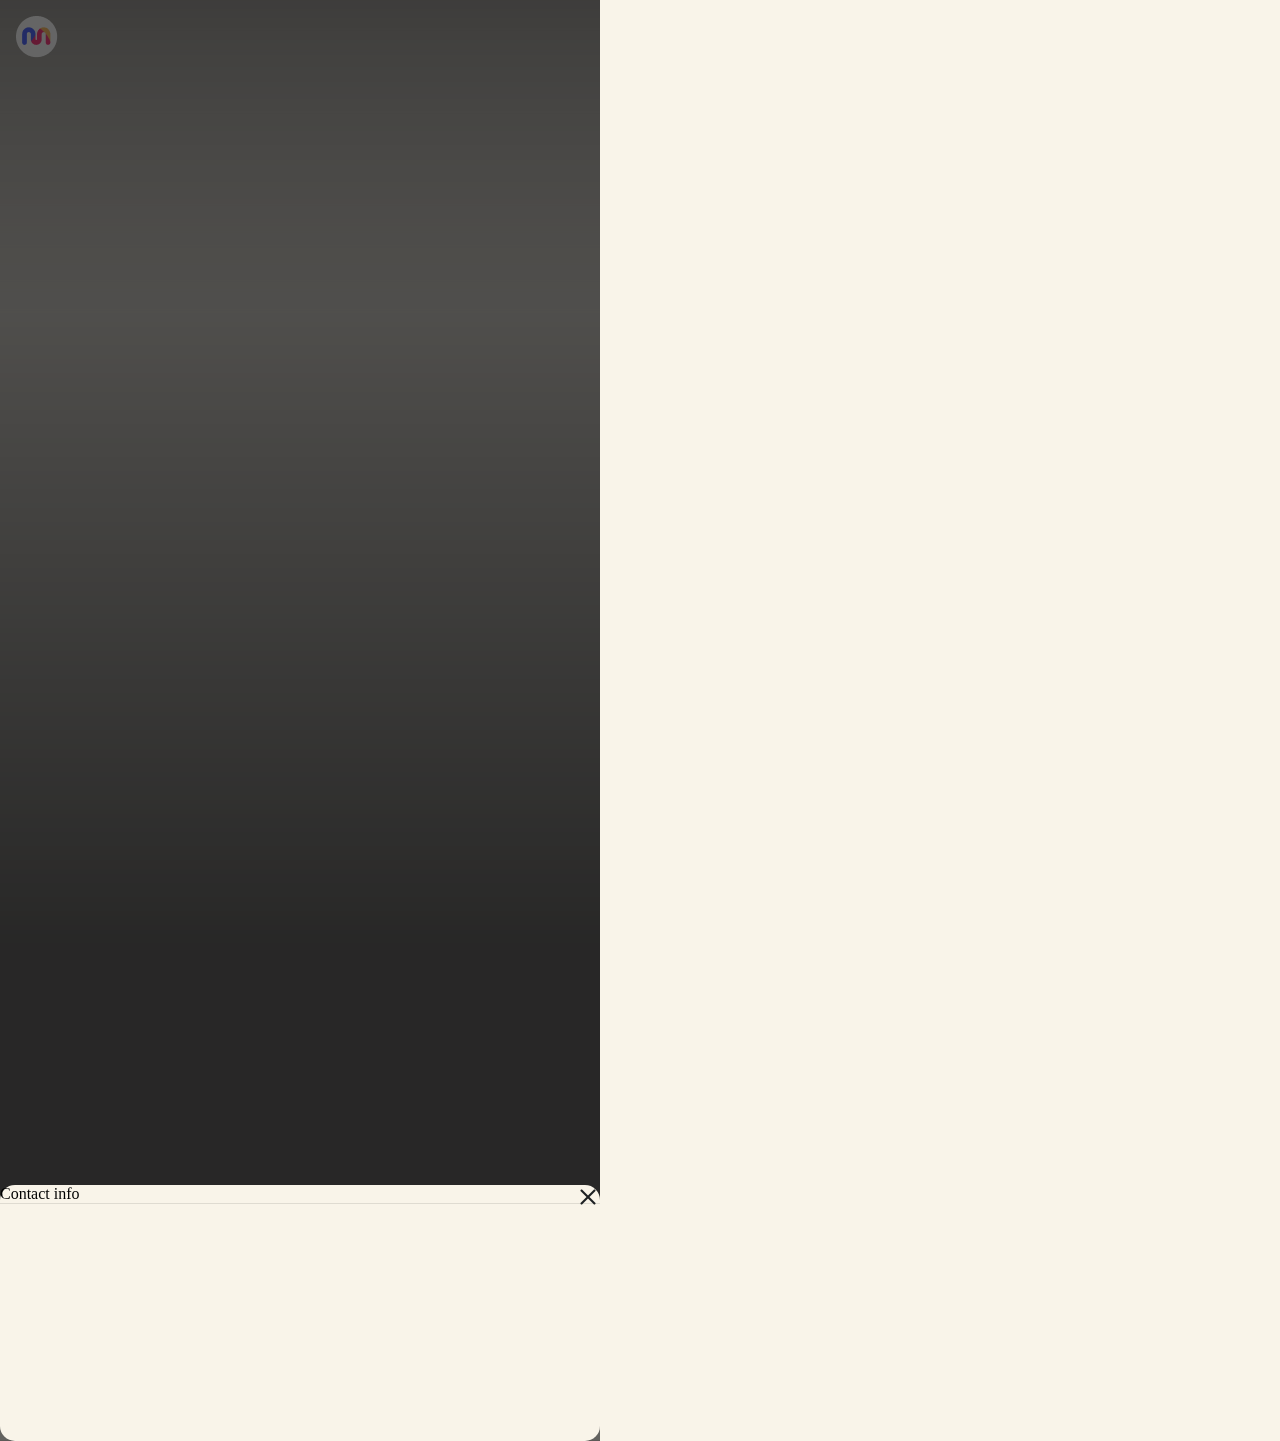
==== index-mob.html @ bca8891d "started popup 'Contact info'" ====
<!doctype html>
<html lang='en'>
<head>
    <meta charset='UTF-8'>
    <meta name='viewport'
          content='width=device-width, user-scalable=no, initial-scale=1.0, maximum-scale=1.0, minimum-scale=1.0'>
    <meta http-equiv='X-UA-Compatible' content='ie=edge'>
    <link rel='preload' href='./styles/styles2.css' as='style'>
    <link rel='preconnect' href='https://fonts.googleapis.com'>
    <link rel='preconnect' href='https://fonts.gstatic.com' crossorigin>
    <link rel='stylesheet' href='https://fonts.googleapis.com/css2?family=Inter:wght@400;700&family=Poppins:wght@400;600;700&display=swap'>
    <link rel='stylesheet' href='./styles/styles2.css'>
    <link rel='icon' href='./shared/favicon.png' type='image/png'>
    <title>Menu</title>
</head>
<body>
<header>
    <div class='header-profile'>
        <img src="./shared/icons/Frame10813.png" class="mustard-logo">
        <div class="profile">
            <div class="profile-ava">
            </div>
            <div class="profile-name">
                <p class="profile-nick">@JohnDoe</p>
                <p class="profile-location">Los Angeles, US</p>
            </div>
            <div class="profile-follow">Follow</div>
            <div class="profile-share">
                <img src="./shared/icons/Frame11161.png">
            </div>
        </div>
    </div>
    <div class='About-block'>
        <p class="About-description">Food bloger. Searching new cool places for you. Pizza lover.</p> 
        <div class='Contact-body'>
            <div class='Contact-info'>
                <img src='./shared/icons/icon-insta.png' width='28' height='28' alt='insta-icon'/>
                <p>93.4K</p>
            </div>
            <div class='Contact-info'>
                <img src='./shared/icons/icon-tiktok.png' width='28' height='28' alt='insta-tiktok'/>
                <p>1.5K</p>
            </div>
            <div class='Contact-info'>
                <img src='./shared/icons/icon-elite.png' width='28' height='28' alt='insta-elite'/>
                <p>Elite</p>
            </div>
        </div>
        <div class='See-contact-info'>
            See contact info
        </div>
    </div>
</header>

<div class="popup">
    <div class="background"></div>
    <div class="popup-contact">
        <div class="popup-head">
            <p>Contact info</p>
            <img src="./shared/icons/Group578.png" class="popup-close">
        </div>
    </div>
</div>
</body>
</html>
---- styles/styles2.css ----
* {
    position: relative;
    box-sizing: border-box;
    margin: 0;
    padding: 0;
    list-style-type: none;
    appearance: none;
}

img {
    user-select: none;
}

body {
    width: 100vw;
    max-width: 600px;
    min-height: 100vh;
    overflow-x: hidden;
    scrollbar-gutter: stable both-edges;
    background: #F9F4E9
}

main {
    margin: 31px 16px 0;

}

.header-profile {
    width: 100%;
    height: 100vw;
    background-image:   linear-gradient(360deg, rgba(0, 0, 0, 0.8) 26.11%, rgba(0, 0, 0, 0) 100%),
                        linear-gradient(180deg, rgba(0, 0, 0, 0.5) 0%, rgba(0, 0, 0, 0) 24.42%),
                        url('https://s3.amazonaws.com/dev.mustard.love.user.avatar/upload_0f84c972fd754eb8af4f3bdd04476ca2.jpg');
    background-repeat: no-repeat;
    background-attachment: initial;
    background-size: cover;
    background-position: center;
    border-radius: 0px 0px 32px 32px;
    display: inline-block;
}

.mustard-logo {
    top: 16px;
    left: 16px;
    position: absolute;
}

.profile {
    font-family: 'Inter';
    font-style: normal;
    font-weight: 400;
    font-size: 12px;
    line-height: 16px;
    color: #FFFFFF;

    /* height: calc(100% - 16px); */
    width: calc(100% - 32px);
    height: 48px;
    margin: auto 16px 16px;
    display: flex;
    position: absolute;
    bottom: 0;
}

.profile-ava {
    width: 48px;
    height: 48px;
    background-image: url('../shared/images/Rectangle277.png');
    background-repeat: no-repeat;
    background-attachment: initial;
    background-size: cover;
    background-position: center;
    border: 2px solid #FFFFFF;
    border-radius: 30px;

    margin-bottom: 16px;
}
.profile-name {
    display: flex;
    flex-direction: column;
    align-items: flex-start;
    justify-content: center;

    height: 100%;
    /* width: 100px; */
    width: calc(100% / 2);
    /* width: calc((100% - 32px) / 2); */
    margin-bottom: 16px;
    margin-left: 3%;
}

.profile-nick {
    font-family: 'Poppins';
    font-weight: 700;
    font-size: 14px;
    line-height: 24px;
}

.profile-follow {
    font-weight: 600;
    font-size: 14px;
    line-height: 20px;

    width: 92px;
    height: 48px;
    background: #FF7A00;
    border-radius: 62px;

    display: flex;
    justify-content: center;
    align-items: center;

    /* margin-left: 43px; */
}
.profile-share {
    width: 48px;
    height: 48px;
    background: rgba(255, 255, 255, 0.4);
    border: 1px solid rgba(255, 255, 255, 0.3);
    box-sizing: border-box;
    backdrop-filter: blur(4px);
    border-radius: 62px;

    display: flex;
    justify-content: center;
    align-items: center;
    
    margin-left: 8px;
}

.About-block {
    padding: 32px 16px 24px;
    font-family: 'Inter';
    font-style: normal;
    font-weight: 400;
    font-size: 16px;
    line-height: 24px;
    border-bottom: 1px solid rgba(0,0,0,0.1);
}

.About-description {
    font-family: 'Poppins';
    font-style: normal;
    font-weight: 400;
    font-size: 14px;
    line-height: 24px;

    flex: none;
    order: 1;
    flex-grow: 0;
    margin-bottom: 16px;
}

.Contact-body {
    display: flex;
    margin: 12px 0px;
    width: 245px;
}

.Contact-info {
    font-family: 'Poppins';
    font-style: normal;
    font-weight: 600;
    font-size: 14px;
    line-height: 20px;
    color: #77797B;

    background-color: #FFEED7;
    display: flex;
    align-items: center;
    justify-content: center;
    margin: 0 12px 0 0;
    border-radius: 50px;
    padding: 0px 12px 0px 0px;
}

.See-contact-info {
    font-family: 'Inter';
    font-style: normal;
    font-weight: 400;
    font-size: 14px;
    line-height: 20px;

    display: flex;
    letter-spacing: 0.2px;
    color: #EB6C24;
}

.category-list {
    width: 100%;
    margin: 23px 0;
    overflow: auto;
    white-space: nowrap;

    font-family: 'Inter';
    font-style: normal;
    font-weight: 400;
    font-size: 14px;
    line-height: 18px;
}
.category {
    margin-right: 16px;
    color: #77797B;
}
.current-category {
    font-weight: 700;
    color: #000000;
}
::-webkit-scrollbar {
    display: none;
}
a {
    text-decoration: none;
}

.feed {
    display: flex;
    width: 100%;
}

.left-column {
    margin-right: 6px;
    width: calc(50% - 6px);
    display: flex;
    flex-direction: column;
}

.right-column {
    margin-left: 6px;
    width: calc(50% - 6px);
    display: flex;
    flex-direction: column;
}

.left-column .venue {
    max-width: 100%;
    max-height: 100%;
    min-height: 262px;
    margin-bottom: 12px;
}

.right-column .venue {
    width: 100%;
    min-height: 113px;
    margin-bottom: 12px;
}

.venue-cover {
    background-repeat: no-repeat;
    background-attachment: initial;
    background-size: cover;
    background-position: center;

    width: 100%;
    height: 100%;
    border-radius: 12px;
    position: absolute;
}

.venue-info {
    position: absolute;
    bottom: 0;
    z-index: 2;

    font-family: 'Inter';
    font-style: normal;
    font-weight: 500;
    font-size: 10px;
    line-height: 16px;
    /* letter-spacing: 0.2px; */
    color: #FFFFFF;
    opacity: 0.7;
    margin: 0 12px 12px 12px;
}

.venue-name {
    font-weight: 700;
    font-size: 12px;
    line-height: 12px;
}

.popup {
    width: 100%;
    height: 100%;
    /* background: blue; */
    position: absolute;
    bottom: 0;
}

.background {
    width: 100%;
    height: 100%;
    background: #232323;
    opacity: 0.7;
}

.popup-contact {
    width: 100%;
    height: 256px;
    background: #F9F4E9;
    position: absolute;
    bottom: 0;
    border-radius: 15px;
}

.popup-head {
    border-bottom: 1px solid rgba(0,0,0,0.1);
    display: flex;
}

.popup-close {
    position: absolute;
    right: 0;
}
---- styles/styles2.css ----
* {
    position: relative;
    box-sizing: border-box;
    margin: 0;
    padding: 0;
    list-style-type: none;
    appearance: none;
}

img {
    user-select: none;
}

body {
    width: 100vw;
    max-width: 600px;
    min-height: 100vh;
    overflow-x: hidden;
    scrollbar-gutter: stable both-edges;
    background: #F9F4E9
}

main {
    margin: 31px 16px 0;

}

.header-profile {
    width: 100%;
    height: 100vw;
    background-image:   linear-gradient(360deg, rgba(0, 0, 0, 0.8) 26.11%, rgba(0, 0, 0, 0) 100%),
                        linear-gradient(180deg, rgba(0, 0, 0, 0.5) 0%, rgba(0, 0, 0, 0) 24.42%),
                        url('https://s3.amazonaws.com/dev.mustard.love.user.avatar/upload_0f84c972fd754eb8af4f3bdd04476ca2.jpg');
    background-repeat: no-repeat;
    background-attachment: initial;
    background-size: cover;
    background-position: center;
    border-radius: 0px 0px 32px 32px;
    display: inline-block;
}

.mustard-logo {
    top: 16px;
    left: 16px;
    position: absolute;
}

.profile {
    font-family: 'Inter';
    font-style: normal;
    font-weight: 400;
    font-size: 12px;
    line-height: 16px;
    color: #FFFFFF;

    /* height: calc(100% - 16px); */
    width: calc(100% - 32px);
    height: 48px;
    margin: auto 16px 16px;
    display: flex;
    position: absolute;
    bottom: 0;
}

.profile-ava {
    width: 48px;
    height: 48px;
    background-image: url('../shared/images/Rectangle277.png');
    background-repeat: no-repeat;
    background-attachment: initial;
    background-size: cover;
    background-position: center;
    border: 2px solid #FFFFFF;
    border-radius: 30px;

    margin-bottom: 16px;
}
.profile-name {
    display: flex;
    flex-direction: column;
    align-items: flex-start;
    justify-content: center;

    height: 100%;
    /* width: 100px; */
    width: calc(100% / 2);
    /* width: calc((100% - 32px) / 2); */
    margin-bottom: 16px;
    margin-left: 3%;
}

.profile-nick {
    font-family: 'Poppins';
    font-weight: 700;
    font-size: 14px;
    line-height: 24px;
}

.profile-follow {
    font-weight: 600;
    font-size: 14px;
    line-height: 20px;

    width: 92px;
    height: 48px;
    background: #FF7A00;
    border-radius: 62px;

    display: flex;
    justify-content: center;
    align-items: center;

    /* margin-left: 43px; */
}
.profile-share {
    width: 48px;
    height: 48px;
    background: rgba(255, 255, 255, 0.4);
    border: 1px solid rgba(255, 255, 255, 0.3);
    box-sizing: border-box;
    backdrop-filter: blur(4px);
    border-radius: 62px;

    display: flex;
    justify-content: center;
    align-items: center;
    
    margin-left: 8px;
}

.About-block {
    padding: 32px 16px 24px;
    font-family: 'Inter';
    font-style: normal;
    font-weight: 400;
    font-size: 16px;
    line-height: 24px;
    border-bottom: 1px solid rgba(0,0,0,0.1);
}

.About-description {
    font-family: 'Poppins';
    font-style: normal;
    font-weight: 400;
    font-size: 14px;
    line-height: 24px;

    flex: none;
    order: 1;
    flex-grow: 0;
    margin-bottom: 16px;
}

.Contact-body {
    display: flex;
    margin: 12px 0px;
    width: 245px;
}

.Contact-info {
    font-family: 'Poppins';
    font-style: normal;
    font-weight: 600;
    font-size: 14px;
    line-height: 20px;
    color: #77797B;

    background-color: #FFEED7;
    display: flex;
    align-items: center;
    justify-content: center;
    margin: 0 12px 0 0;
    border-radius: 50px;
    padding: 0px 12px 0px 0px;
}

.See-contact-info {
    font-family: 'Inter';
    font-style: normal;
    font-weight: 400;
    font-size: 14px;
    line-height: 20px;

    display: flex;
    letter-spacing: 0.2px;
    color: #EB6C24;
}

.category-list {
    width: 100%;
    margin: 23px 0;
    overflow: auto;
    white-space: nowrap;

    font-family: 'Inter';
    font-style: normal;
    font-weight: 400;
    font-size: 14px;
    line-height: 18px;
}
.category {
    margin-right: 16px;
    color: #77797B;
}
.current-category {
    font-weight: 700;
    color: #000000;
}
::-webkit-scrollbar {
    display: none;
}
a {
    text-decoration: none;
}

.feed {
    display: flex;
    width: 100%;
}

.left-column {
    margin-right: 6px;
    width: calc(50% - 6px);
    display: flex;
    flex-direction: column;
}

.right-column {
    margin-left: 6px;
    width: calc(50% - 6px);
    display: flex;
    flex-direction: column;
}

.left-column .venue {
    max-width: 100%;
    max-height: 100%;
    min-height: 262px;
    margin-bottom: 12px;
}

.right-column .venue {
    width: 100%;
    min-height: 113px;
    margin-bottom: 12px;
}

.venue-cover {
    background-repeat: no-repeat;
    background-attachment: initial;
    background-size: cover;
    background-position: center;

    width: 100%;
    height: 100%;
    border-radius: 12px;
    position: absolute;
}

.venue-info {
    position: absolute;
    bottom: 0;
    z-index: 2;

    font-family: 'Inter';
    font-style: normal;
    font-weight: 500;
    font-size: 10px;
    line-height: 16px;
    /* letter-spacing: 0.2px; */
    color: #FFFFFF;
    opacity: 0.7;
    margin: 0 12px 12px 12px;
}

.venue-name {
    font-weight: 700;
    font-size: 12px;
    line-height: 12px;
}

.popup {
    width: 100%;
    height: 100%;
    /* background: blue; */
    position: absolute;
    bottom: 0;
}

.background {
    width: 100%;
    height: 100%;
    background: #232323;
    opacity: 0.7;
}

.popup-contact {
    width: 100%;
    height: 256px;
    background: #F9F4E9;
    position: absolute;
    bottom: 0;
    border-radius: 15px;
}

.popup-head {
    border-bottom: 1px solid rgba(0,0,0,0.1);
    display: flex;
}

.popup-close {
    position: absolute;
    right: 0;
}
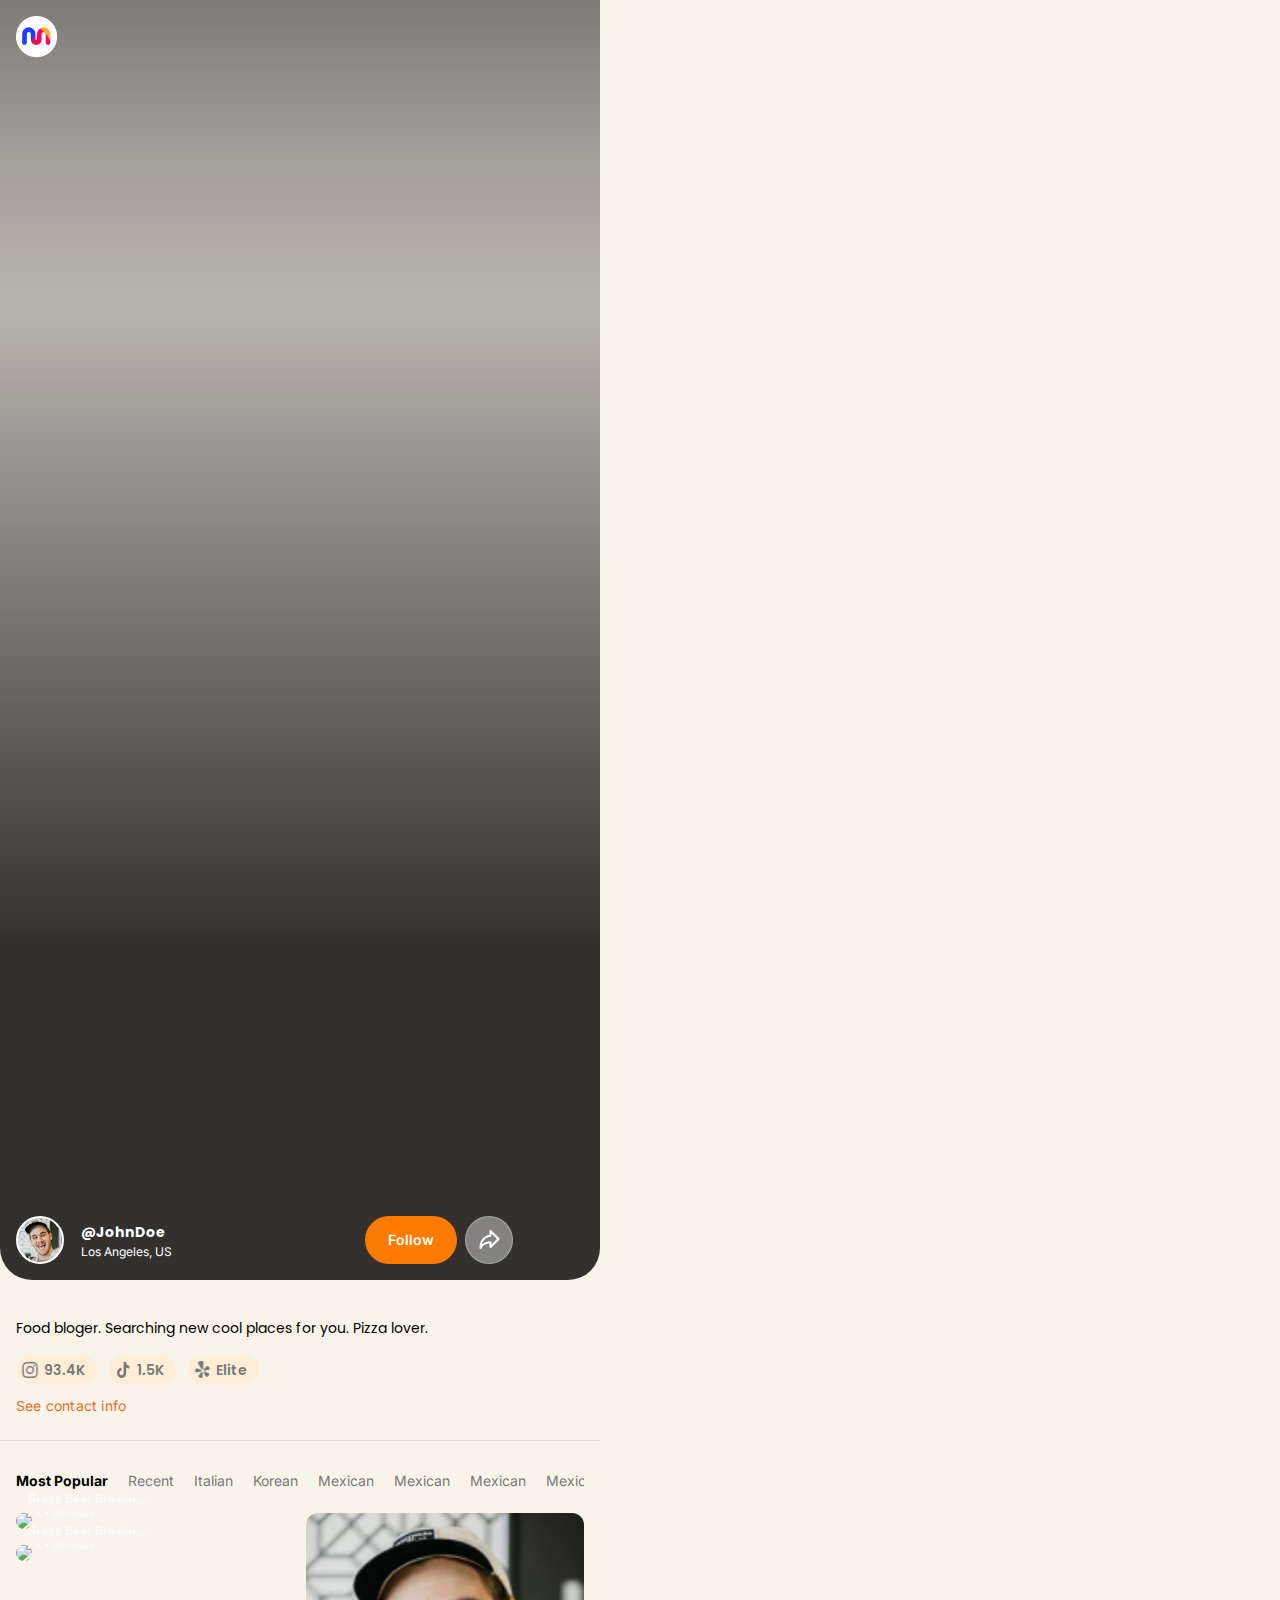
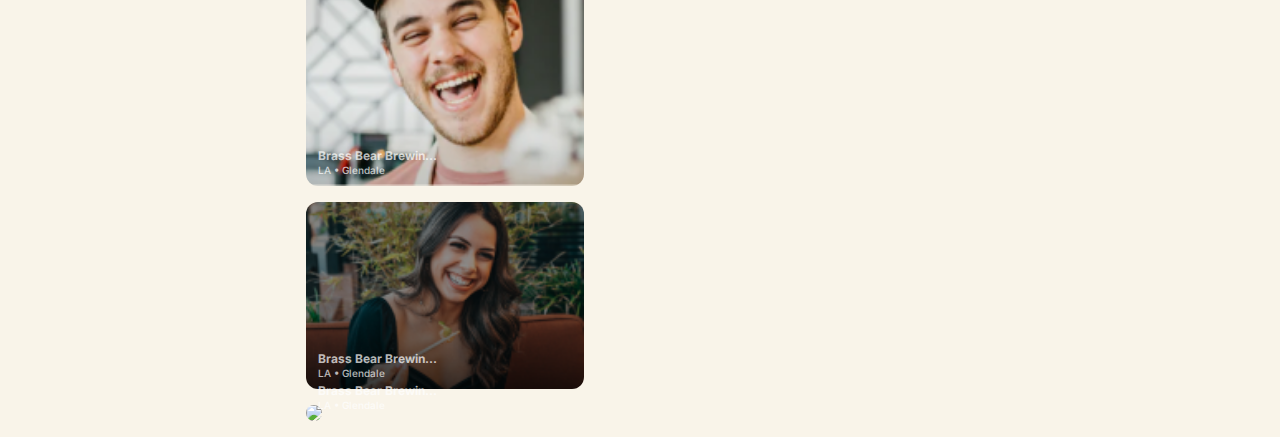
==== commit f28dd173: "finished popup" ====
--- a/index-mob.html
+++ b/index-mob.html
@@ -14,6 +14,7 @@
     <title>Menu</title>
 </head>
 <body>
+
 <header>
     <div class='header-profile'>
         <img src="./shared/icons/Frame10813.png" class="mustard-logo">
@@ -51,15 +52,96 @@
         </div>
     </div>
 </header>
+    
+<main>
+    <div class="category-list">
+        <a href="#most-popular" class="current-category category">Most Popular</a>
+        <a href="#recent" class="category">Recent</a>
+        <a href="#italian" class="category">Italian</a>
+        <a href="#korean" class="category">Korean</a>
+        <a href="#mexican" class="category">Mexican</a>
+        <a href="#mexican" class="category">Mexican</a>
+        <a href="#mexican" class="category">Mexican</a>
+        <a href="#mexican" class="category">Mexican</a>
+    </div>
+    <div class="feed-wrapper">
+    <div class="feed">
+        <div class="left-column">
+            <div class="venue">
+                <div class="venue-info">
+                    <p class="venue-name">Brass Bear Brewin...</p>
+                    <p class="venue-location">LA • Glendale</p>
+                
+                </div>
+                <img src='./shared/images/junior-unsplash.jpg' class="venue-cover">
+            </div>
+            <div class="venue">
+                <div class="venue-info">
+                    <p class="venue-name">Brass Bear Brewin...</p>
+                    <p class="venue-location">LA • Glendale</p>
+                </div>
+                <img src='./shared/images/junior-unsplash.jpg' class="venue-cover">
+            </div>
+        </div>
+        <div class="right-column">
+            <div class="venue">
+                <div class="venue-info">
+                    <p class="venue-name">Brass Bear Brewin...</p>
+                    <p class="venue-location">LA • Glendale</p>
+                </div>
+                <img src='./shared/images/Rectangle277.png' class="venue-cover">
+            </div>
+            <div class="venue">
+                <div class="venue-info">
+                    <p class="venue-name">Brass Bear Brewin...</p>
+                    <p class="venue-location">LA • Glendale</p>
+                </div>
+                <img src='./shared/images/proxyclick-visitor-management-system-eHoCOI9mbNc-unsplash.png' class="venue-cover">
+            </div>
+            <div class="venue">
+                <div class="venue-info">
+                    <p class="venue-name">Brass Bear Brewin...</p>
+                    <p class="venue-location">LA • Glendale</p>
+                </div>
+                <img src='./shared/images/junior-reis-cHW9kF0WTfg-unsplash.jpg' class="venue-cover">
+            </div>
+        </div>
+    </div>
+    </div>
+</main>
 
-<div class="popup">
+
+<div class="popup" style="display: none;">
     <div class="background"></div>
     <div class="popup-contact">
         <div class="popup-head">
             <p>Contact info</p>
             <img src="./shared/icons/Group578.png" class="popup-close">
         </div>
+        <div class="popup-body">
+            <p>Use contact information for collaboration with foodies</p>
+            <div class="popup-email popup-elem">
+                <img src="./shared/icons/envelope.png">
+                <p class="popup-elem-text">johndoe@gmail.com</p>
+            </div>
+            <div class="popup-phone popup-elem">
+                <img src="./shared/icons/phone.png">
+                <p class="popup-elem-text">+1 298 987 872</p>
+            </div>
+        </div>
     </div>
 </div>
+
+<div class="popup" style="display: none;">
+    <div class="background"></div>
+    <div class="popup-mustard">
+        <img src="./shared/icons/Group578.png" class="popup-close">
+        <img src="./shared/icons/Downloadapp.png" class="popup-mustard-logo">
+        <p>Your next bite is few taps away with Mustard app.</p>
+        <a href="#" class="popup-mustard-app-store"><img src="./shared/icons/image59.png"></a>
+        <img src="./shared/images/Illustration.png" width="100%">
+    </div>
+</div>
+
 </body>
 </html>
--- a/styles/styles2.css
+++ b/styles/styles2.css
@@ -232,29 +232,13 @@
     flex-direction: column;
 }
 
-.left-column .venue {
-    max-width: 100%;
-    max-height: 100%;
-    min-height: 262px;
+.venue {
     margin-bottom: 12px;
 }
 
-.right-column .venue {
-    width: 100%;
-    min-height: 113px;
-    margin-bottom: 12px;
-}
-
 .venue-cover {
-    background-repeat: no-repeat;
-    background-attachment: initial;
-    background-size: cover;
-    background-position: center;
-
-    width: 100%;
-    height: 100%;
     border-radius: 12px;
-    position: absolute;
+    width: 100%;
 }
 
 .venue-info {
@@ -282,9 +266,9 @@
 .popup {
     width: 100%;
     height: 100%;
-    /* background: blue; */
-    position: absolute;
-    bottom: 0;
+    position: fixed;
+    bottom: 0;
+    z-index: 10;
 }
 
 .background {
@@ -300,15 +284,85 @@
     background: #F9F4E9;
     position: absolute;
     bottom: 0;
-    border-radius: 15px;
+    border-radius: 12px 12px 0px 0px;
 }
 
 .popup-head {
-    border-bottom: 1px solid rgba(0,0,0,0.1);
-    display: flex;
+    border: 1px solid #D2D2D3;
+    display: flex;
+    width: 100%;
+    height: 56px;
+    align-items: center;
+    justify-content: center;
+
+    font-family: 'Poppins';
+    font-style: normal;
+    font-weight: 700;
+    font-size: 16px;
+    line-height: 24px;
 }
 
 .popup-close {
     position: absolute;
     right: 0;
+    margin: 16px;
+}
+
+.popup-body {
+    margin: 16px;
+
+    font-family: 'Inter';
+    font-style: normal;
+    font-weight: 400;
+    font-size: 14px;
+    line-height: 24px;
+    color: #77797B;
+}
+
+.popup-elem {
+    margin-top: 24px;
+    display: flex;
+}
+
+.popup-elem-text {
+    margin-left: 16px;
+
+    font-family: 'Inter';
+    font-style: normal;
+    font-weight: 400;
+    font-size: 20px;
+    line-height: 24px;
+    display: flex;
+    align-items: center;
+    letter-spacing: 0.2px;
+    color: #1F3FFF;
+}
+
+.popup-mustard {
+    width: 100%;
+    height: 574px;
+    background: #F9F4E9;
+    position: absolute;
+    bottom: 0;
+    border-radius: 12px 12px 0px 0px;
+    display: flex;
+    flex-direction: column;
+    align-items: center;
+
+    font-family: 'Inter';
+    font-style: normal;
+    font-weight: 400;
+    font-size: 20px;
+    line-height: 32px;
+    text-align: center;
+    color: #1D2023;
+}
+
+.popup-mustard-logo {
+    margin: 40px;
+}
+
+.popup-mustard-app-store {
+    margin-top: 48px;
+    margin-bottom: 8px;
 }--- a/styles/styles2.css
+++ b/styles/styles2.css
@@ -232,29 +232,13 @@
     flex-direction: column;
 }
 
-.left-column .venue {
-    max-width: 100%;
-    max-height: 100%;
-    min-height: 262px;
+.venue {
     margin-bottom: 12px;
 }
 
-.right-column .venue {
-    width: 100%;
-    min-height: 113px;
-    margin-bottom: 12px;
-}
-
 .venue-cover {
-    background-repeat: no-repeat;
-    background-attachment: initial;
-    background-size: cover;
-    background-position: center;
-
-    width: 100%;
-    height: 100%;
     border-radius: 12px;
-    position: absolute;
+    width: 100%;
 }
 
 .venue-info {
@@ -282,9 +266,9 @@
 .popup {
     width: 100%;
     height: 100%;
-    /* background: blue; */
-    position: absolute;
-    bottom: 0;
+    position: fixed;
+    bottom: 0;
+    z-index: 10;
 }
 
 .background {
@@ -300,15 +284,85 @@
     background: #F9F4E9;
     position: absolute;
     bottom: 0;
-    border-radius: 15px;
+    border-radius: 12px 12px 0px 0px;
 }
 
 .popup-head {
-    border-bottom: 1px solid rgba(0,0,0,0.1);
-    display: flex;
+    border: 1px solid #D2D2D3;
+    display: flex;
+    width: 100%;
+    height: 56px;
+    align-items: center;
+    justify-content: center;
+
+    font-family: 'Poppins';
+    font-style: normal;
+    font-weight: 700;
+    font-size: 16px;
+    line-height: 24px;
 }
 
 .popup-close {
     position: absolute;
     right: 0;
+    margin: 16px;
+}
+
+.popup-body {
+    margin: 16px;
+
+    font-family: 'Inter';
+    font-style: normal;
+    font-weight: 400;
+    font-size: 14px;
+    line-height: 24px;
+    color: #77797B;
+}
+
+.popup-elem {
+    margin-top: 24px;
+    display: flex;
+}
+
+.popup-elem-text {
+    margin-left: 16px;
+
+    font-family: 'Inter';
+    font-style: normal;
+    font-weight: 400;
+    font-size: 20px;
+    line-height: 24px;
+    display: flex;
+    align-items: center;
+    letter-spacing: 0.2px;
+    color: #1F3FFF;
+}
+
+.popup-mustard {
+    width: 100%;
+    height: 574px;
+    background: #F9F4E9;
+    position: absolute;
+    bottom: 0;
+    border-radius: 12px 12px 0px 0px;
+    display: flex;
+    flex-direction: column;
+    align-items: center;
+
+    font-family: 'Inter';
+    font-style: normal;
+    font-weight: 400;
+    font-size: 20px;
+    line-height: 32px;
+    text-align: center;
+    color: #1D2023;
+}
+
+.popup-mustard-logo {
+    margin: 40px;
+}
+
+.popup-mustard-app-store {
+    margin-top: 48px;
+    margin-bottom: 8px;
 }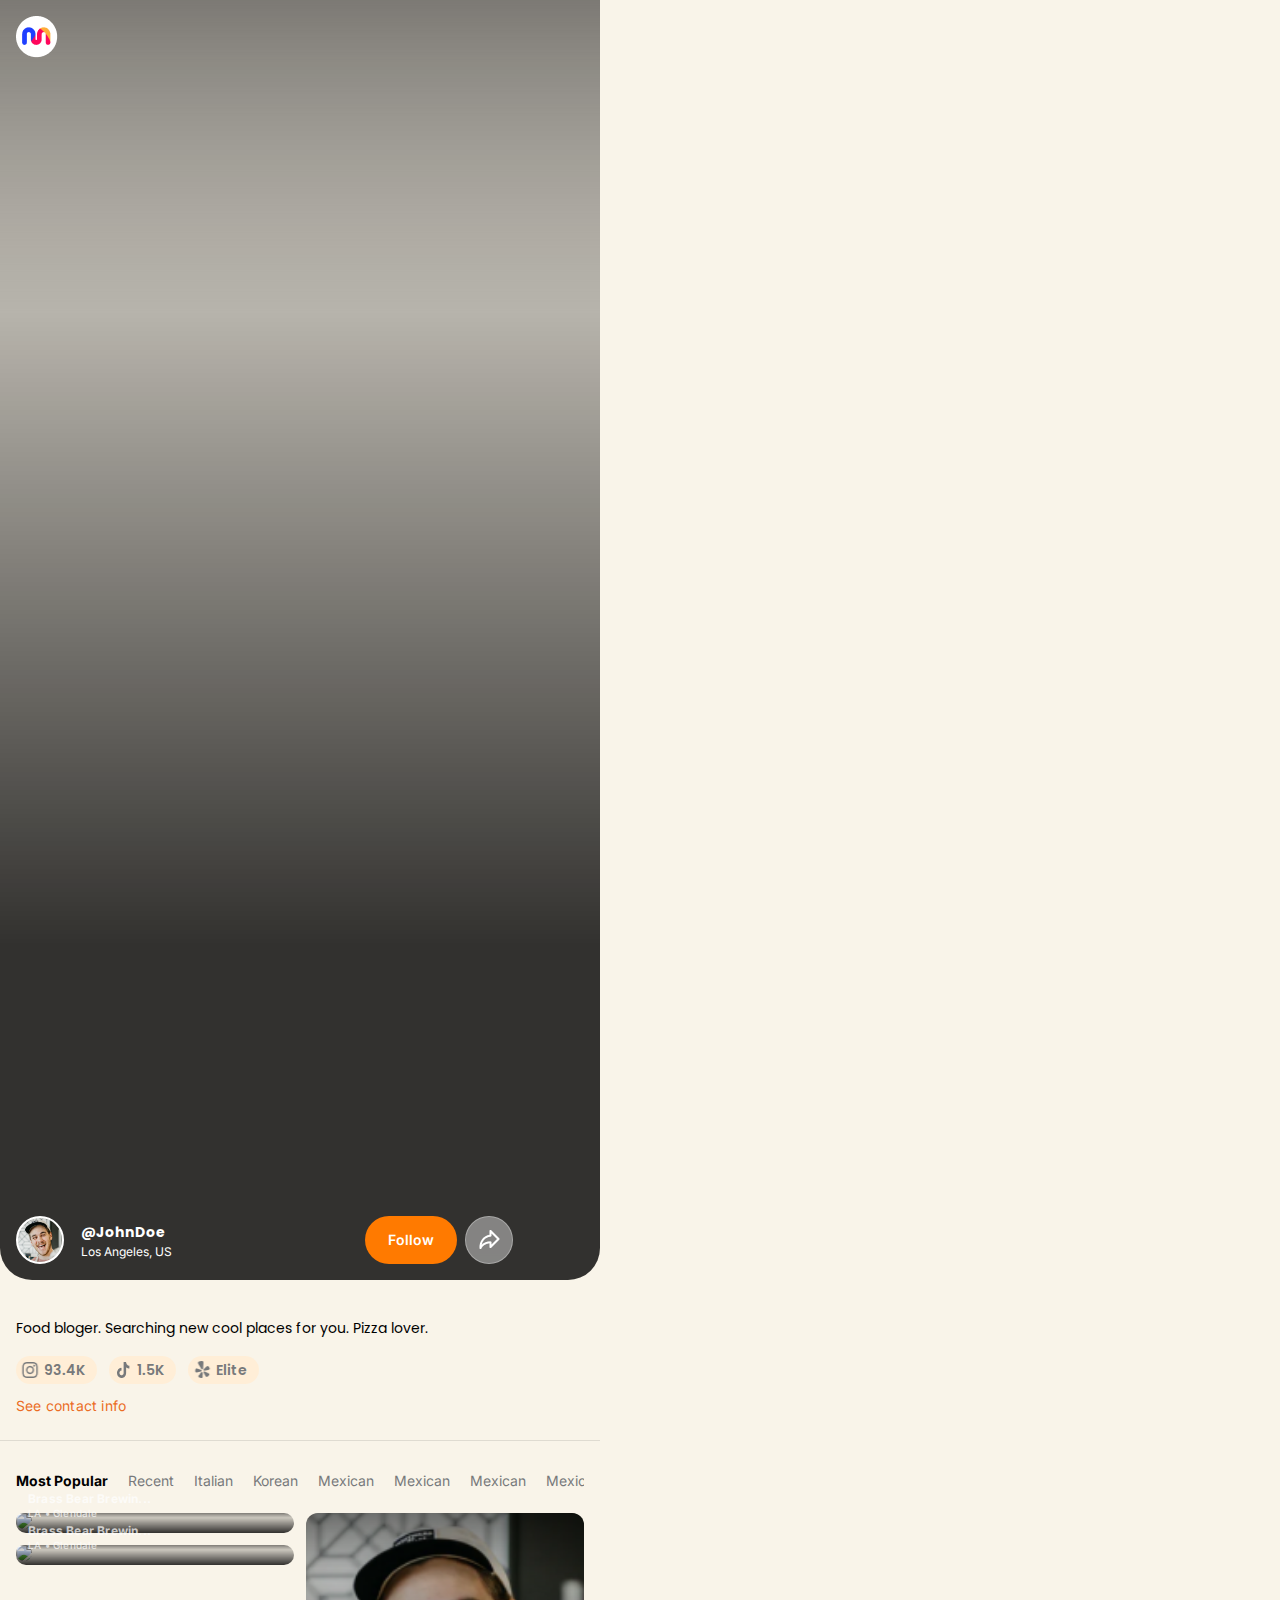
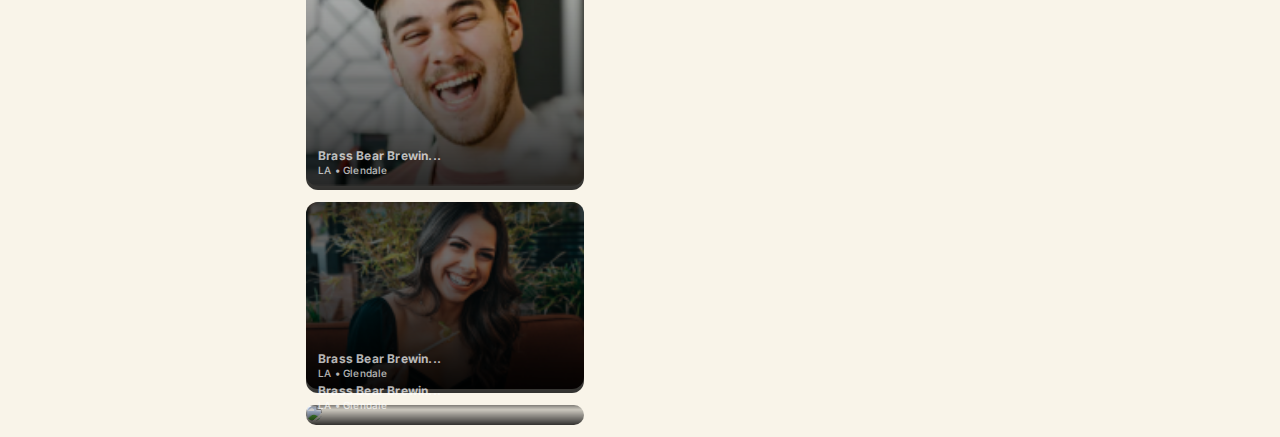
==== commit 480a796d: "fixed linear gradient in background" ====
--- a/index-mob.html
+++ b/index-mob.html
@@ -74,6 +74,7 @@
                 
                 </div>
                 <img src='./shared/images/junior-unsplash.jpg' class="venue-cover">
+                <div class="venue-background"></div>
             </div>
             <div class="venue">
                 <div class="venue-info">
@@ -81,6 +82,7 @@
                     <p class="venue-location">LA • Glendale</p>
                 </div>
                 <img src='./shared/images/junior-unsplash.jpg' class="venue-cover">
+                <div class="venue-background"></div>
             </div>
         </div>
         <div class="right-column">
@@ -90,6 +92,7 @@
                     <p class="venue-location">LA • Glendale</p>
                 </div>
                 <img src='./shared/images/Rectangle277.png' class="venue-cover">
+                <div class="venue-background"></div>
             </div>
             <div class="venue">
                 <div class="venue-info">
@@ -97,6 +100,7 @@
                     <p class="venue-location">LA • Glendale</p>
                 </div>
                 <img src='./shared/images/proxyclick-visitor-management-system-eHoCOI9mbNc-unsplash.png' class="venue-cover">
+                <div class="venue-background"></div>
             </div>
             <div class="venue">
                 <div class="venue-info">
@@ -104,6 +108,7 @@
                     <p class="venue-location">LA • Glendale</p>
                 </div>
                 <img src='./shared/images/junior-reis-cHW9kF0WTfg-unsplash.jpg' class="venue-cover">
+                <div class="venue-background"></div>
             </div>
         </div>
     </div>
--- a/styles/styles2.css
+++ b/styles/styles2.css
@@ -241,17 +241,29 @@
     width: 100%;
 }
 
+.venue-background {
+    border-radius: 12px;
+    z-index: 10;
+    background: 
+        linear-gradient(0deg, rgba(0, 0, 0, 0.8) 0%, rgba(0, 0, 0, 0) 98.93%), 
+        linear-gradient(180deg, rgba(0, 0, 0, 0.5) 0%, rgba(0, 0, 0, 0) 24.42%);
+    width: 100%;
+    height: 100%;
+    position: absolute;
+    top: 0;
+}
+
 .venue-info {
     position: absolute;
     bottom: 0;
-    z-index: 2;
+    z-index: 20;
 
     font-family: 'Inter';
     font-style: normal;
     font-weight: 500;
     font-size: 10px;
     line-height: 16px;
-    /* letter-spacing: 0.2px; */
+    letter-spacing: 0.2px;
     color: #FFFFFF;
     opacity: 0.7;
     margin: 0 12px 12px 12px;
--- a/styles/styles2.css
+++ b/styles/styles2.css
@@ -241,17 +241,29 @@
     width: 100%;
 }
 
+.venue-background {
+    border-radius: 12px;
+    z-index: 10;
+    background: 
+        linear-gradient(0deg, rgba(0, 0, 0, 0.8) 0%, rgba(0, 0, 0, 0) 98.93%), 
+        linear-gradient(180deg, rgba(0, 0, 0, 0.5) 0%, rgba(0, 0, 0, 0) 24.42%);
+    width: 100%;
+    height: 100%;
+    position: absolute;
+    top: 0;
+}
+
 .venue-info {
     position: absolute;
     bottom: 0;
-    z-index: 2;
+    z-index: 20;
 
     font-family: 'Inter';
     font-style: normal;
     font-weight: 500;
     font-size: 10px;
     line-height: 16px;
-    /* letter-spacing: 0.2px; */
+    letter-spacing: 0.2px;
     color: #FFFFFF;
     opacity: 0.7;
     margin: 0 12px 12px 12px;
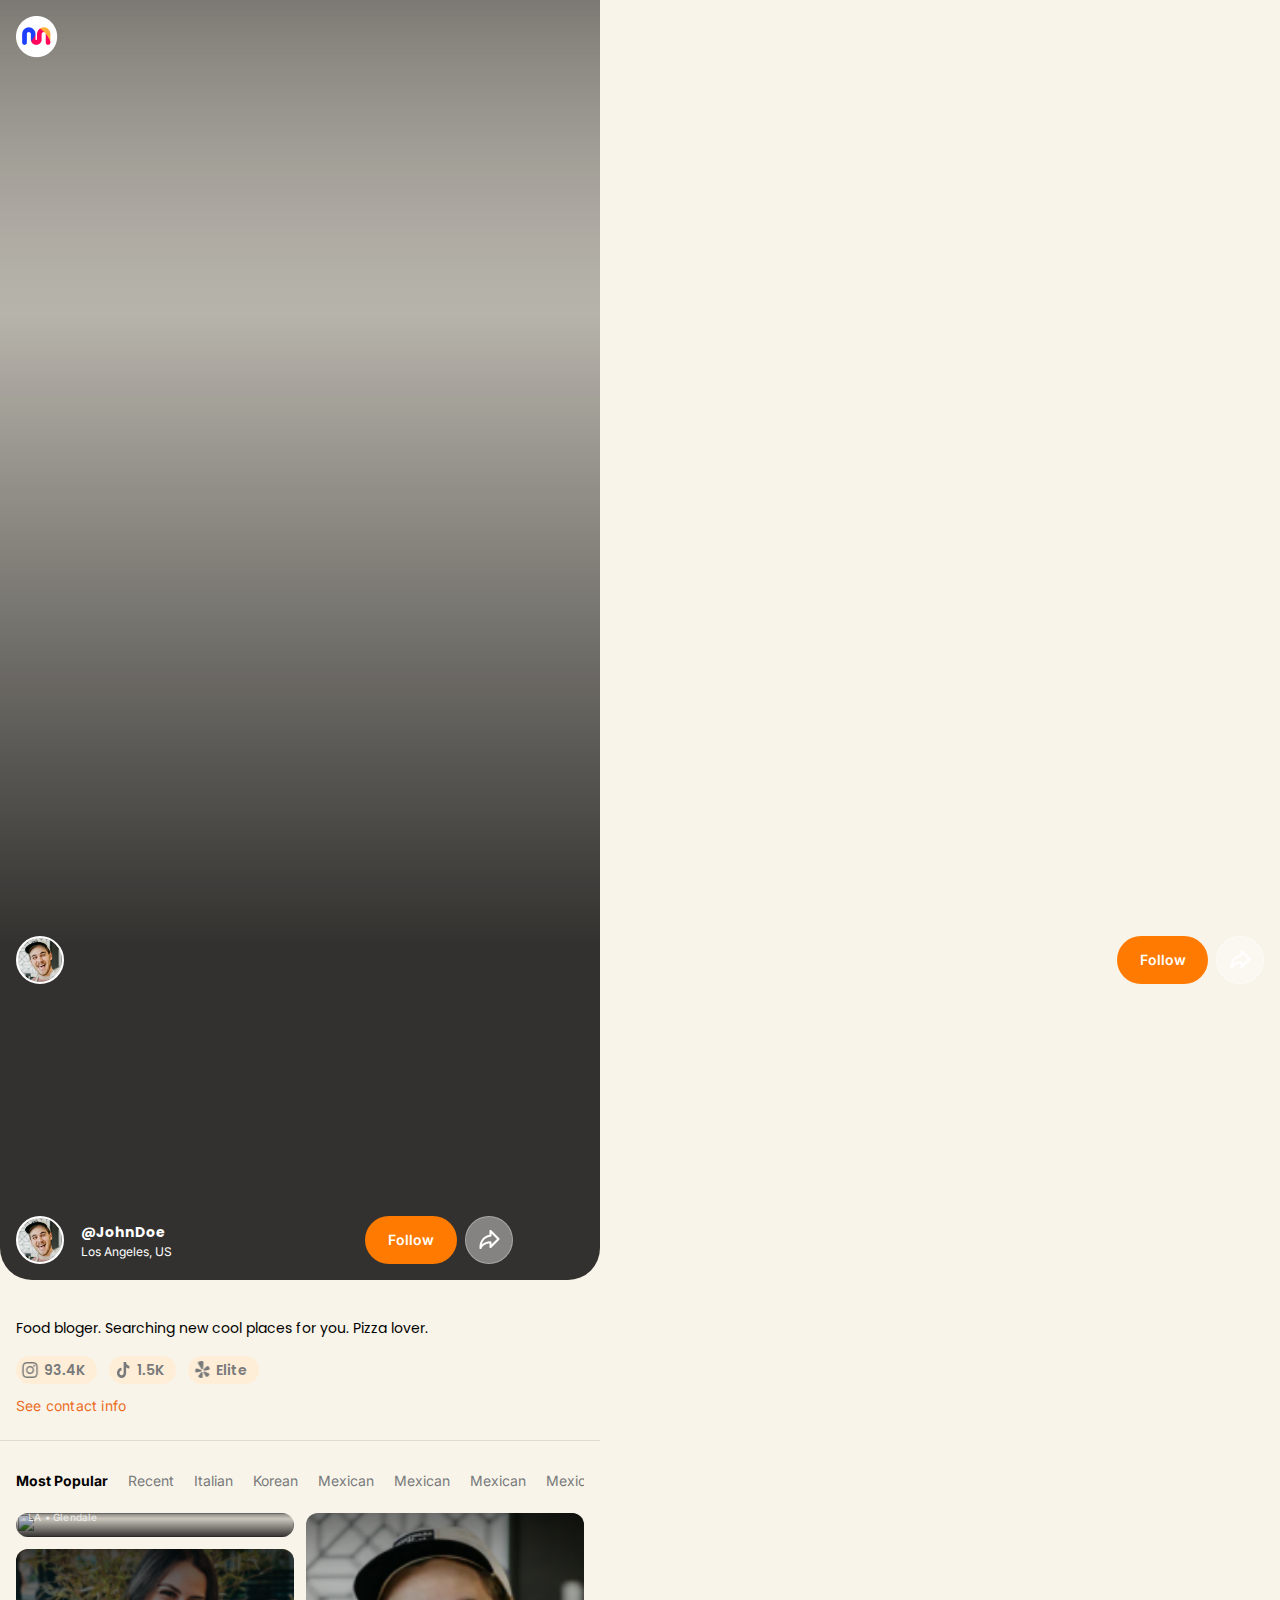
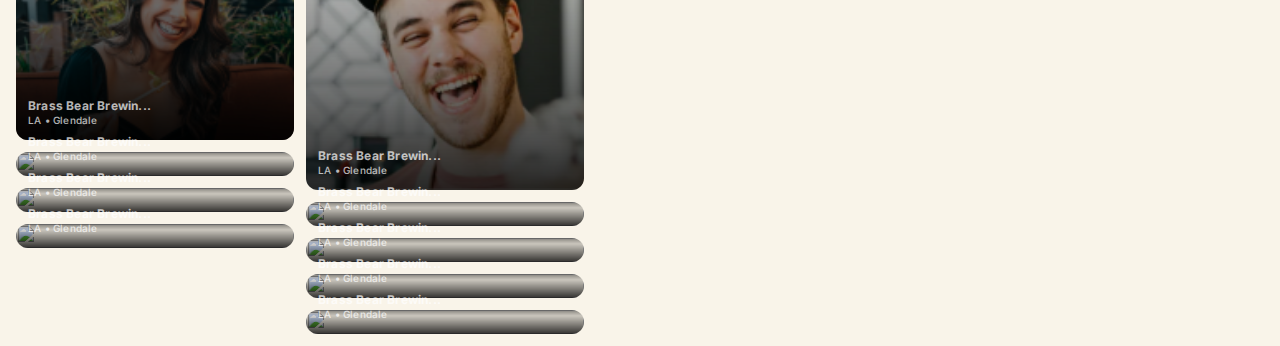
==== commit 48456373: "added script to open/close popups" ====
--- a/index-mob.html
+++ b/index-mob.html
@@ -6,6 +6,7 @@
           content='width=device-width, user-scalable=no, initial-scale=1.0, maximum-scale=1.0, minimum-scale=1.0'>
     <meta http-equiv='X-UA-Compatible' content='ie=edge'>
     <link rel='preload' href='./styles/styles2.css' as='style'>
+    <script src='./scripts/scripts.js'></script>
     <link rel='preconnect' href='https://fonts.googleapis.com'>
     <link rel='preconnect' href='https://fonts.gstatic.com' crossorigin>
     <link rel='stylesheet' href='https://fonts.googleapis.com/css2?family=Inter:wght@400;700&family=Poppins:wght@400;600;700&display=swap'>
@@ -25,7 +26,7 @@
                 <p class="profile-nick">@JohnDoe</p>
                 <p class="profile-location">Los Angeles, US</p>
             </div>
-            <div class="profile-follow">Follow</div>
+            <div class="profile-follow" onclick="setDisplay('block','popup-mustard')">Follow</div>
             <div class="profile-share">
                 <img src="./shared/icons/Frame11161.png">
             </div>
@@ -47,7 +48,7 @@
                 <p>Elite</p>
             </div>
         </div>
-        <div class='See-contact-info'>
+        <div class='See-contact-info' onclick="setDisplay('block','popup-contact')">
             See contact info
         </div>
     </div>
@@ -81,6 +82,32 @@
                     <p class="venue-name">Brass Bear Brewin...</p>
                     <p class="venue-location">LA • Glendale</p>
                 </div>
+                <img src='./shared/images/proxyclick-visitor-management-system-eHoCOI9mbNc-unsplash.png' class="venue-cover">
+                <div class="venue-background"></div>
+            </div>
+            <div class="venue">
+                <div class="venue-info">
+                    <p class="venue-name">Brass Bear Brewin...</p>
+                    <p class="venue-location">LA • Glendale</p>
+                </div>
+                <img src='./shared/images/junior-reis-cHW9kF0WTfg-unsplash.jpg' class="venue-cover">
+                <div class="venue-background"></div>
+            </div>
+            <div class="venue">
+                <div class="venue-info">
+                    <p class="venue-name">Brass Bear Brewin...</p>
+                    <p class="venue-location">LA • Glendale</p>
+                
+                </div>
+                <img src='./shared/images/junior-unsplash.jpg' class="venue-cover">
+                <div class="venue-background"></div>
+            </div>
+            <div class="venue">
+                <div class="venue-info">
+                    <p class="venue-name">Brass Bear Brewin...</p>
+                    <p class="venue-location">LA • Glendale</p>
+                
+                </div>
                 <img src='./shared/images/junior-unsplash.jpg' class="venue-cover">
                 <div class="venue-background"></div>
             </div>
@@ -99,7 +126,23 @@
                     <p class="venue-name">Brass Bear Brewin...</p>
                     <p class="venue-location">LA • Glendale</p>
                 </div>
-                <img src='./shared/images/proxyclick-visitor-management-system-eHoCOI9mbNc-unsplash.png' class="venue-cover">
+                <img src='./shared/images/junior-unsplash.jpg' class="venue-cover">
+                <div class="venue-background"></div>
+            </div>
+            <div class="venue">
+                <div class="venue-info">
+                    <p class="venue-name">Brass Bear Brewin...</p>
+                    <p class="venue-location">LA • Glendale</p>
+                </div>
+                <img src='./shared/images/junior-reis-cHW9kF0WTfg-unsplash.jpg' class="venue-cover">
+                <div class="venue-background"></div>
+            </div>
+            <div class="venue">
+                <div class="venue-info">
+                    <p class="venue-name">Brass Bear Brewin...</p>
+                    <p class="venue-location">LA • Glendale</p>
+                </div>
+                <img src='./shared/images/junior-reis-cHW9kF0WTfg-unsplash.jpg' class="venue-cover">
                 <div class="venue-background"></div>
             </div>
             <div class="venue">
@@ -115,13 +158,23 @@
     </div>
 </main>
 
-
-<div class="popup" style="display: none;">
-    <div class="background"></div>
+<div id="popup-profile">
+    <div class="profile-ava">
+    </div>
+    <div class="popup-profile-name">
+    </div>
+    <div class="profile-follow" onclick="setDisplay('block','popup-mustard')">Follow</div>
+    <div class="profile-share">
+        <img src="./shared/icons/Frame11161.png">
+    </div>
+</div>
+
+<div class="popup" style="display: none;" id="popup-contact">
+    <div class="background" onclick="setDisplay('none','popup-contact')"></div>
     <div class="popup-contact">
         <div class="popup-head">
             <p>Contact info</p>
-            <img src="./shared/icons/Group578.png" class="popup-close">
+            <img src="./shared/icons/Group578.png" class="popup-close" onclick="setDisplay('none','popup-contact')">
         </div>
         <div class="popup-body">
             <p>Use contact information for collaboration with foodies</p>
@@ -137,16 +190,15 @@
     </div>
 </div>
 
-<div class="popup" style="display: none;">
-    <div class="background"></div>
+<div class="popup" style="display: none;" id="popup-mustard">
+    <div class="background" onclick="setDisplay('none','popup-mustard')"></div>
     <div class="popup-mustard">
-        <img src="./shared/icons/Group578.png" class="popup-close">
+        <img src="./shared/icons/Group578.png" class="popup-close" onclick="setDisplay('none','popup-mustard')">
         <img src="./shared/icons/Downloadapp.png" class="popup-mustard-logo">
         <p>Your next bite is few taps away with Mustard app.</p>
         <a href="#" class="popup-mustard-app-store"><img src="./shared/icons/image59.png"></a>
         <img src="./shared/images/Illustration.png" width="100%">
     </div>
 </div>
-
 </body>
 </html>
--- a/styles/styles2.css
+++ b/styles/styles2.css
@@ -21,8 +21,7 @@
 }
 
 main {
-    margin: 31px 16px 0;
-
+    margin: 8px 16px 0;
 }
 
 .header-profile {
@@ -53,7 +52,6 @@
     line-height: 16px;
     color: #FFFFFF;
 
-    /* height: calc(100% - 16px); */
     width: calc(100% - 32px);
     height: 48px;
     margin: auto 16px 16px;
@@ -82,9 +80,7 @@
     justify-content: center;
 
     height: 100%;
-    /* width: 100px; */
     width: calc(100% / 2);
-    /* width: calc((100% - 32px) / 2); */
     margin-bottom: 16px;
     margin-left: 3%;
 }
@@ -109,8 +105,6 @@
     display: flex;
     justify-content: center;
     align-items: center;
-
-    /* margin-left: 43px; */
 }
 .profile-share {
     width: 48px;
@@ -188,9 +182,13 @@
 
 .category-list {
     width: 100%;
-    margin: 23px 0;
+    padding: 23px 0;
     overflow: auto;
+    background: #F9F4E9;
     white-space: nowrap;
+    position: sticky;
+    top:0;
+    z-index:100;
 
     font-family: 'Inter';
     font-style: normal;
@@ -239,6 +237,7 @@
 .venue-cover {
     border-radius: 12px;
     width: 100%;
+    height: 100%;
 }
 
 .venue-background {
@@ -280,7 +279,7 @@
     height: 100%;
     position: fixed;
     bottom: 0;
-    z-index: 10;
+    z-index: 100;
 }
 
 .background {
@@ -300,7 +299,7 @@
 }
 
 .popup-head {
-    border: 1px solid #D2D2D3;
+    border-bottom: 1px solid #D2D2D3;
     display: flex;
     width: 100%;
     height: 56px;
@@ -377,4 +376,28 @@
 .popup-mustard-app-store {
     margin-top: 48px;
     margin-bottom: 8px;
-}+}
+
+#popup-profile {
+    font-family: 'Inter';
+    font-style: normal;
+    font-weight: 400;
+    font-size: 12px;
+    line-height: 16px;
+    color: #FFFFFF;
+
+    position: fixed;
+    width: calc(100% - 32px);
+    height: 48px;
+    margin: auto 16px 16px;
+    display: flex;
+    bottom: -100px;
+    z-index: 30;
+
+    transition: top 1.3s;
+}
+
+.popup-profile-name {
+    visibility: hidden;
+    width: calc(100% - 185px);
+}
--- a/styles/styles2.css
+++ b/styles/styles2.css
@@ -21,8 +21,7 @@
 }
 
 main {
-    margin: 31px 16px 0;
-
+    margin: 8px 16px 0;
 }
 
 .header-profile {
@@ -53,7 +52,6 @@
     line-height: 16px;
     color: #FFFFFF;
 
-    /* height: calc(100% - 16px); */
     width: calc(100% - 32px);
     height: 48px;
     margin: auto 16px 16px;
@@ -82,9 +80,7 @@
     justify-content: center;
 
     height: 100%;
-    /* width: 100px; */
     width: calc(100% / 2);
-    /* width: calc((100% - 32px) / 2); */
     margin-bottom: 16px;
     margin-left: 3%;
 }
@@ -109,8 +105,6 @@
     display: flex;
     justify-content: center;
     align-items: center;
-
-    /* margin-left: 43px; */
 }
 .profile-share {
     width: 48px;
@@ -188,9 +182,13 @@
 
 .category-list {
     width: 100%;
-    margin: 23px 0;
+    padding: 23px 0;
     overflow: auto;
+    background: #F9F4E9;
     white-space: nowrap;
+    position: sticky;
+    top:0;
+    z-index:100;
 
     font-family: 'Inter';
     font-style: normal;
@@ -239,6 +237,7 @@
 .venue-cover {
     border-radius: 12px;
     width: 100%;
+    height: 100%;
 }
 
 .venue-background {
@@ -280,7 +279,7 @@
     height: 100%;
     position: fixed;
     bottom: 0;
-    z-index: 10;
+    z-index: 100;
 }
 
 .background {
@@ -300,7 +299,7 @@
 }
 
 .popup-head {
-    border: 1px solid #D2D2D3;
+    border-bottom: 1px solid #D2D2D3;
     display: flex;
     width: 100%;
     height: 56px;
@@ -377,4 +376,28 @@
 .popup-mustard-app-store {
     margin-top: 48px;
     margin-bottom: 8px;
-}+}
+
+#popup-profile {
+    font-family: 'Inter';
+    font-style: normal;
+    font-weight: 400;
+    font-size: 12px;
+    line-height: 16px;
+    color: #FFFFFF;
+
+    position: fixed;
+    width: calc(100% - 32px);
+    height: 48px;
+    margin: auto 16px 16px;
+    display: flex;
+    bottom: -100px;
+    z-index: 30;
+
+    transition: top 1.3s;
+}
+
+.popup-profile-name {
+    visibility: hidden;
+    width: calc(100% - 185px);
+}
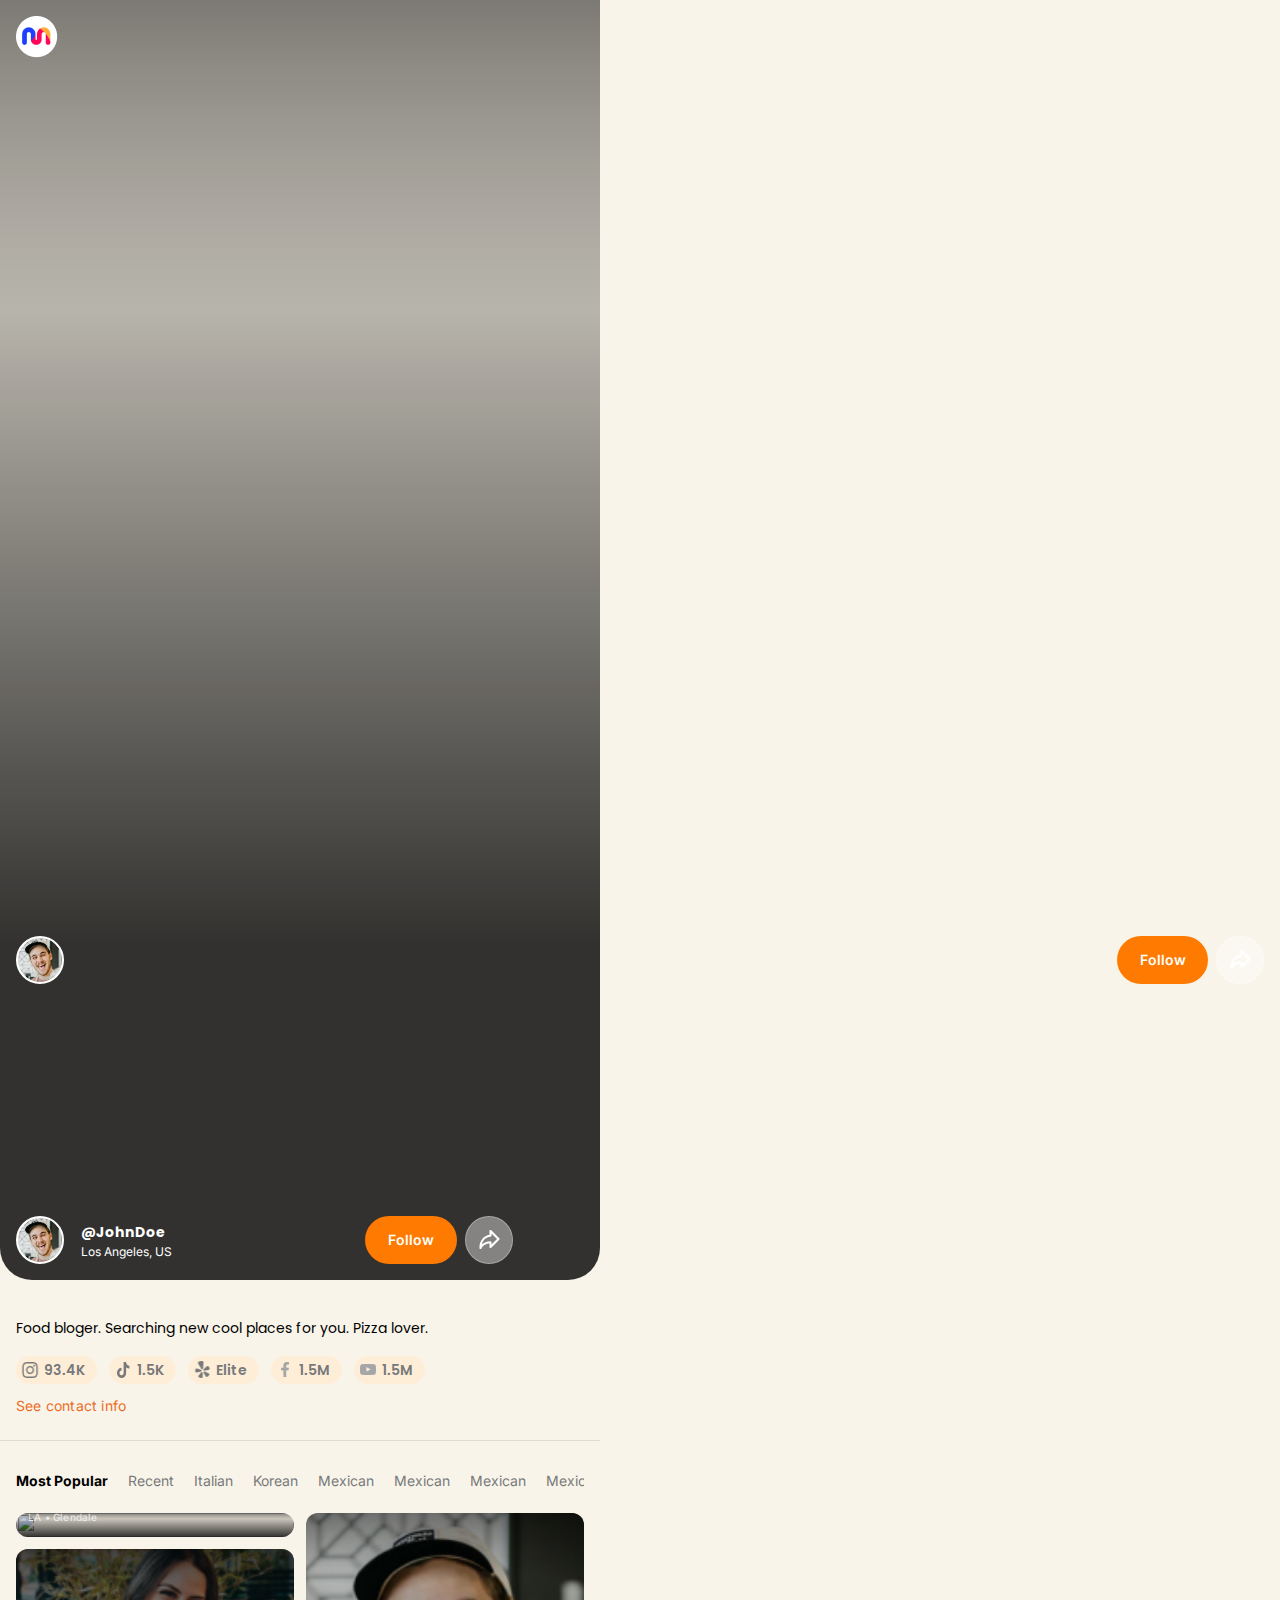
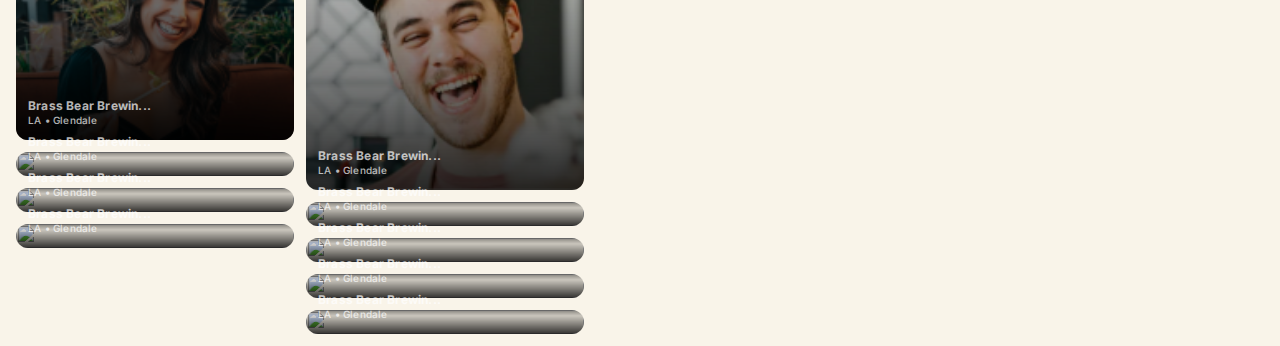
==== commit 8458e121: "added links to social media and posts" ====
--- a/index-mob.html
+++ b/index-mob.html
@@ -35,18 +35,26 @@
     <div class='About-block'>
         <p class="About-description">Food bloger. Searching new cool places for you. Pizza lover.</p> 
         <div class='Contact-body'>
-            <div class='Contact-info'>
+            <a href="#" class='Contact-info'>
                 <img src='./shared/icons/icon-insta.png' width='28' height='28' alt='insta-icon'/>
                 <p>93.4K</p>
-            </div>
-            <div class='Contact-info'>
-                <img src='./shared/icons/icon-tiktok.png' width='28' height='28' alt='insta-tiktok'/>
+            </a>
+            <a href="#" class='Contact-info'>
+                <img src='./shared/icons/icon-tiktok.png' width='28' height='28' alt='tiktok-icon'/>
                 <p>1.5K</p>
-            </div>
-            <div class='Contact-info'>
-                <img src='./shared/icons/icon-elite.png' width='28' height='28' alt='insta-elite'/>
+            </a>
+            <a href="#" class='Contact-info'>
+                <img src='./shared/icons/icon-elite.png' width='28' height='28' alt='elite-icon'/>
                 <p>Elite</p>
-            </div>
+            </a>
+            <a href="#" class='Contact-info'>
+                <img src='./shared/icons/facebook.png' width='28' height='28' alt='facebook-icon'/>
+                <p>1.5M</p>
+            </a>
+            <a href="#" class='Contact-info'>
+                <img src='./shared/icons/youtube.png' width='28' height='28' alt='youtube-icon'/>
+                <p>1.5M</p>
+            </a>
         </div>
         <div class='See-contact-info' onclick="setDisplay('block','popup-contact')">
             See contact info
@@ -68,7 +76,7 @@
     <div class="feed-wrapper">
     <div class="feed">
         <div class="left-column">
-            <div class="venue">
+            <a href="#" class="venue">
                 <div class="venue-info">
                     <p class="venue-name">Brass Bear Brewin...</p>
                     <p class="venue-location">LA • Glendale</p>
@@ -76,24 +84,24 @@
                 </div>
                 <img src='./shared/images/junior-unsplash.jpg' class="venue-cover">
                 <div class="venue-background"></div>
-            </div>
-            <div class="venue">
+            </a>
+            <a href="#" class="venue">
                 <div class="venue-info">
                     <p class="venue-name">Brass Bear Brewin...</p>
                     <p class="venue-location">LA • Glendale</p>
                 </div>
                 <img src='./shared/images/proxyclick-visitor-management-system-eHoCOI9mbNc-unsplash.png' class="venue-cover">
                 <div class="venue-background"></div>
-            </div>
-            <div class="venue">
-                <div class="venue-info">
-                    <p class="venue-name">Brass Bear Brewin...</p>
-                    <p class="venue-location">LA • Glendale</p>
-                </div>
-                <img src='./shared/images/junior-reis-cHW9kF0WTfg-unsplash.jpg' class="venue-cover">
-                <div class="venue-background"></div>
-            </div>
-            <div class="venue">
+            </a>
+            <a href="#" class="venue">
+                <div class="venue-info">
+                    <p class="venue-name">Brass Bear Brewin...</p>
+                    <p class="venue-location">LA • Glendale</p>
+                </div>
+                <img src='./shared/images/junior-reis-cHW9kF0WTfg-unsplash.jpg' class="venue-cover">
+                <div class="venue-background"></div>
+            </a>
+            <a href="#" class="venue">
                 <div class="venue-info">
                     <p class="venue-name">Brass Bear Brewin...</p>
                     <p class="venue-location">LA • Glendale</p>
@@ -101,8 +109,8 @@
                 </div>
                 <img src='./shared/images/junior-unsplash.jpg' class="venue-cover">
                 <div class="venue-background"></div>
-            </div>
-            <div class="venue">
+            </a>
+            <a href="#" class="venue">
                 <div class="venue-info">
                     <p class="venue-name">Brass Bear Brewin...</p>
                     <p class="venue-location">LA • Glendale</p>
@@ -110,49 +118,49 @@
                 </div>
                 <img src='./shared/images/junior-unsplash.jpg' class="venue-cover">
                 <div class="venue-background"></div>
-            </div>
+            </a>
         </div>
         <div class="right-column">
-            <div class="venue">
+            <a href="#" class="venue">
                 <div class="venue-info">
                     <p class="venue-name">Brass Bear Brewin...</p>
                     <p class="venue-location">LA • Glendale</p>
                 </div>
                 <img src='./shared/images/Rectangle277.png' class="venue-cover">
                 <div class="venue-background"></div>
-            </div>
-            <div class="venue">
-                <div class="venue-info">
-                    <p class="venue-name">Brass Bear Brewin...</p>
-                    <p class="venue-location">LA • Glendale</p>
-                </div>
-                <img src='./shared/images/junior-unsplash.jpg' class="venue-cover">
-                <div class="venue-background"></div>
-            </div>
-            <div class="venue">
-                <div class="venue-info">
-                    <p class="venue-name">Brass Bear Brewin...</p>
-                    <p class="venue-location">LA • Glendale</p>
-                </div>
-                <img src='./shared/images/junior-reis-cHW9kF0WTfg-unsplash.jpg' class="venue-cover">
-                <div class="venue-background"></div>
-            </div>
-            <div class="venue">
-                <div class="venue-info">
-                    <p class="venue-name">Brass Bear Brewin...</p>
-                    <p class="venue-location">LA • Glendale</p>
-                </div>
-                <img src='./shared/images/junior-reis-cHW9kF0WTfg-unsplash.jpg' class="venue-cover">
-                <div class="venue-background"></div>
-            </div>
-            <div class="venue">
-                <div class="venue-info">
-                    <p class="venue-name">Brass Bear Brewin...</p>
-                    <p class="venue-location">LA • Glendale</p>
-                </div>
-                <img src='./shared/images/junior-reis-cHW9kF0WTfg-unsplash.jpg' class="venue-cover">
-                <div class="venue-background"></div>
-            </div>
+            </a>
+            <a href="#" class="venue">
+                <div class="venue-info">
+                    <p class="venue-name">Brass Bear Brewin...</p>
+                    <p class="venue-location">LA • Glendale</p>
+                </div>
+                <img src='./shared/images/junior-unsplash.jpg' class="venue-cover">
+                <div class="venue-background"></div>
+            </a>
+            <a href="#" class="venue">
+                <div class="venue-info">
+                    <p class="venue-name">Brass Bear Brewin...</p>
+                    <p class="venue-location">LA • Glendale</p>
+                </div>
+                <img src='./shared/images/junior-reis-cHW9kF0WTfg-unsplash.jpg' class="venue-cover">
+                <div class="venue-background"></div>
+            </a>
+            <a href="#" class="venue">
+                <div class="venue-info">
+                    <p class="venue-name">Brass Bear Brewin...</p>
+                    <p class="venue-location">LA • Glendale</p>
+                </div>
+                <img src='./shared/images/junior-reis-cHW9kF0WTfg-unsplash.jpg' class="venue-cover">
+                <div class="venue-background"></div>
+            </a>
+            <a href="#" class="venue">
+                <div class="venue-info">
+                    <p class="venue-name">Brass Bear Brewin...</p>
+                    <p class="venue-location">LA • Glendale</p>
+                </div>
+                <img src='./shared/images/junior-reis-cHW9kF0WTfg-unsplash.jpg' class="venue-cover">
+                <div class="venue-background"></div>
+            </a>
         </div>
     </div>
     </div>
--- a/styles/styles2.css
+++ b/styles/styles2.css
@@ -148,7 +148,8 @@
 .Contact-body {
     display: flex;
     margin: 12px 0px;
-    width: 245px;
+    width: 100%;
+    overflow: auto;
 }
 
 .Contact-info {
--- a/styles/styles2.css
+++ b/styles/styles2.css
@@ -148,7 +148,8 @@
 .Contact-body {
     display: flex;
     margin: 12px 0px;
-    width: 245px;
+    width: 100%;
+    overflow: auto;
 }
 
 .Contact-info {
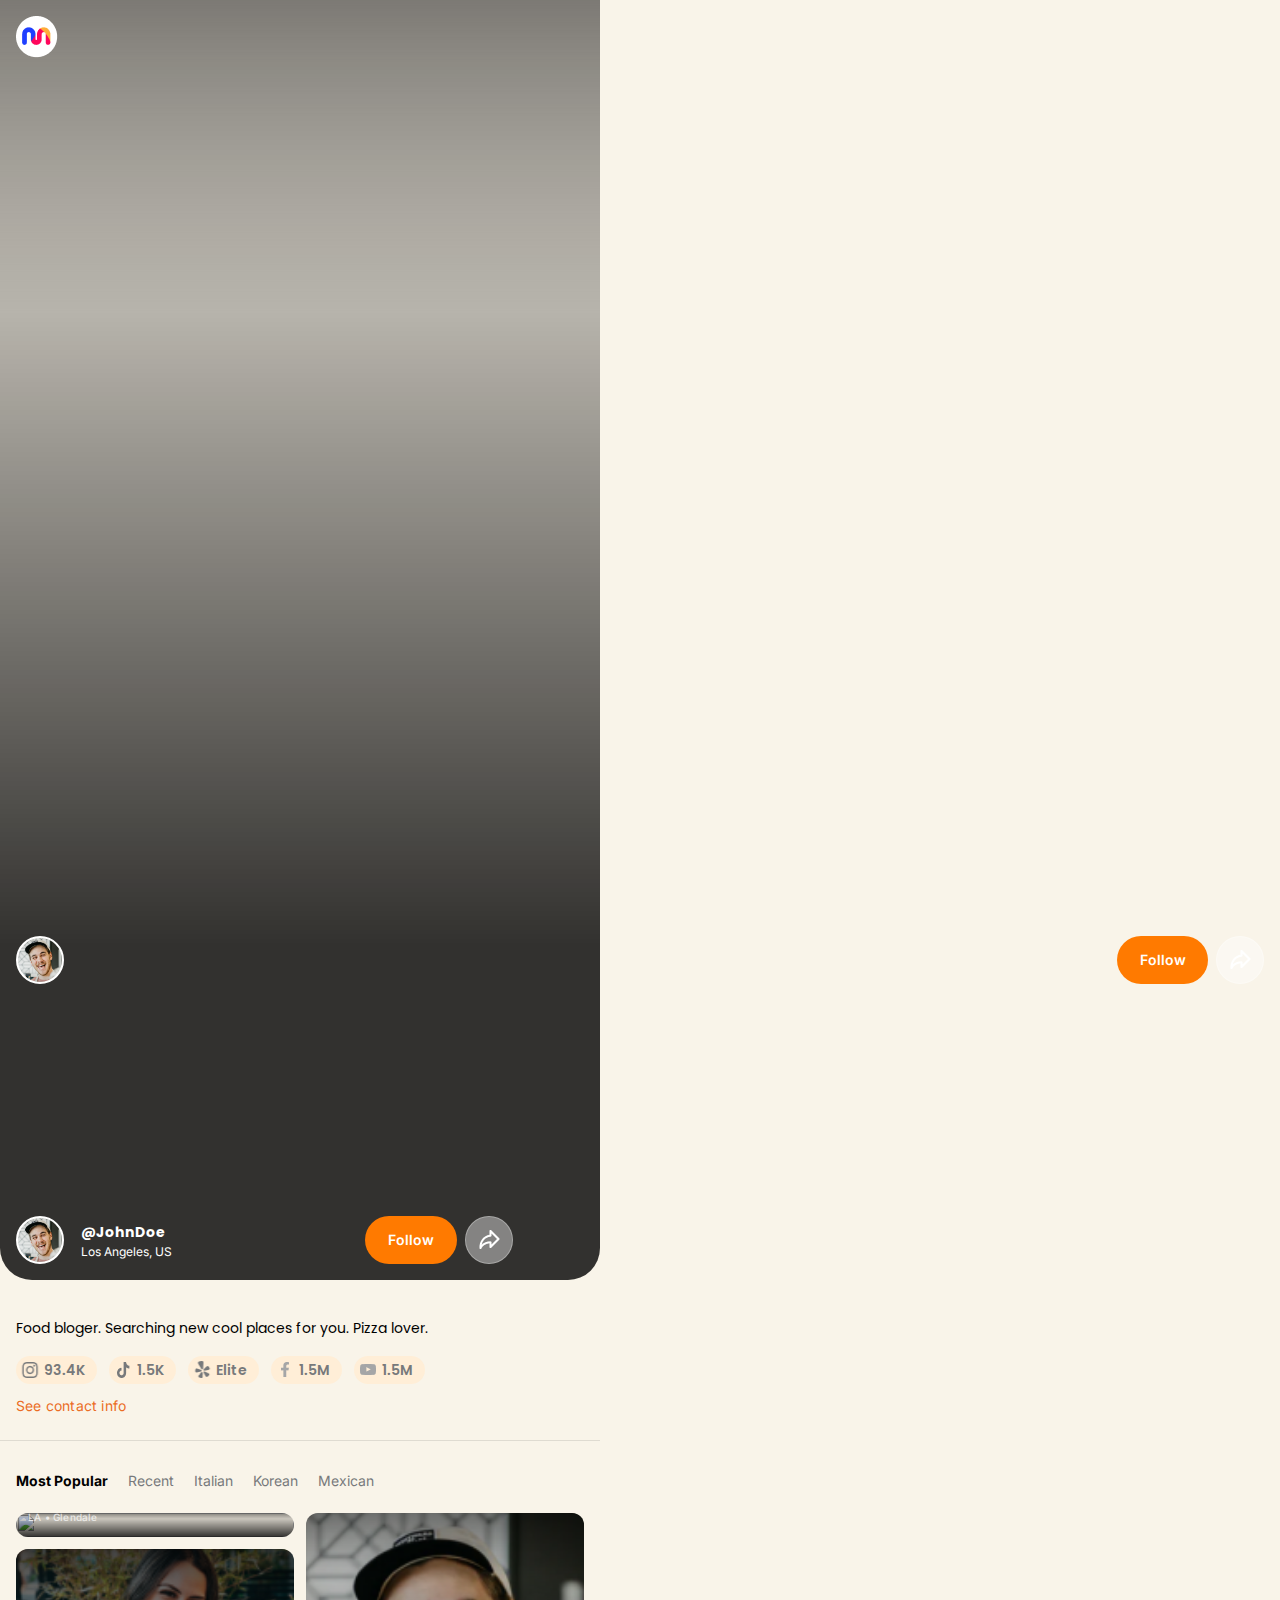
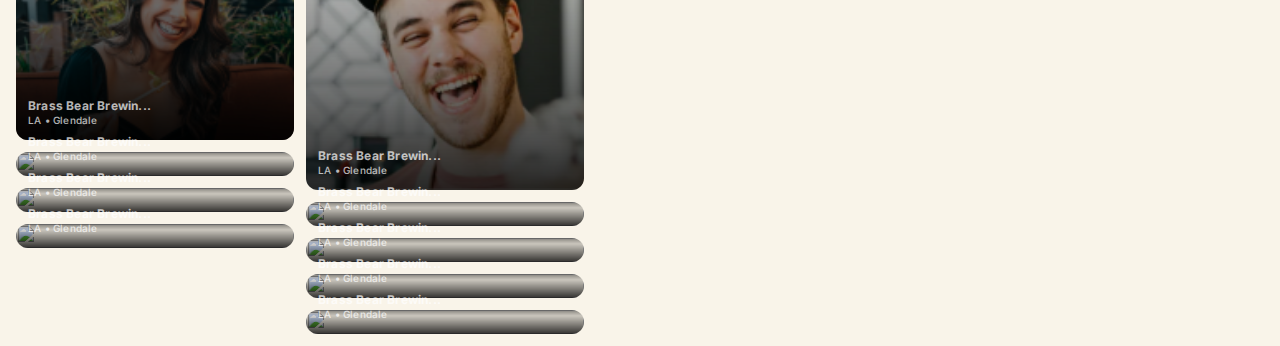
==== commit 36bf43f2: "added sort posts in desk version" ====
--- a/index-mob.html
+++ b/index-mob.html
@@ -5,12 +5,12 @@
     <meta name='viewport'
           content='width=device-width, user-scalable=no, initial-scale=1.0, maximum-scale=1.0, minimum-scale=1.0'>
     <meta http-equiv='X-UA-Compatible' content='ie=edge'>
-    <link rel='preload' href='./styles/styles2.css' as='style'>
-    <script src='./scripts/scripts.js'></script>
+    <link rel='preload' href='./styles/styles-mob.css' as='style'>
+    <script src='./scripts/scripts-mob.js'></script>
     <link rel='preconnect' href='https://fonts.googleapis.com'>
     <link rel='preconnect' href='https://fonts.gstatic.com' crossorigin>
     <link rel='stylesheet' href='https://fonts.googleapis.com/css2?family=Inter:wght@400;700&family=Poppins:wght@400;600;700&display=swap'>
-    <link rel='stylesheet' href='./styles/styles2.css'>
+    <link rel='stylesheet' href='./styles/styles-mob.css'>
     <link rel='icon' href='./shared/favicon.png' type='image/png'>
     <title>Menu</title>
 </head>
@@ -64,105 +64,433 @@
     
 <main>
     <div class="category-list">
-        <a href="#most-popular" class="current-category category">Most Popular</a>
-        <a href="#recent" class="category">Recent</a>
-        <a href="#italian" class="category">Italian</a>
-        <a href="#korean" class="category">Korean</a>
-        <a href="#mexican" class="category">Mexican</a>
-        <a href="#mexican" class="category">Mexican</a>
-        <a href="#mexican" class="category">Mexican</a>
-        <a href="#mexican" class="category">Mexican</a>
-    </div>
-    <div class="feed-wrapper">
-    <div class="feed">
-        <div class="left-column">
-            <a href="#" class="venue">
-                <div class="venue-info">
-                    <p class="venue-name">Brass Bear Brewin...</p>
-                    <p class="venue-location">LA • Glendale</p>
-                
-                </div>
-                <img src='./shared/images/junior-unsplash.jpg' class="venue-cover">
-                <div class="venue-background"></div>
-            </a>
-            <a href="#" class="venue">
-                <div class="venue-info">
-                    <p class="venue-name">Brass Bear Brewin...</p>
-                    <p class="venue-location">LA • Glendale</p>
-                </div>
-                <img src='./shared/images/proxyclick-visitor-management-system-eHoCOI9mbNc-unsplash.png' class="venue-cover">
-                <div class="venue-background"></div>
-            </a>
-            <a href="#" class="venue">
-                <div class="venue-info">
-                    <p class="venue-name">Brass Bear Brewin...</p>
-                    <p class="venue-location">LA • Glendale</p>
-                </div>
-                <img src='./shared/images/junior-reis-cHW9kF0WTfg-unsplash.jpg' class="venue-cover">
-                <div class="venue-background"></div>
-            </a>
-            <a href="#" class="venue">
-                <div class="venue-info">
-                    <p class="venue-name">Brass Bear Brewin...</p>
-                    <p class="venue-location">LA • Glendale</p>
-                
-                </div>
-                <img src='./shared/images/junior-unsplash.jpg' class="venue-cover">
-                <div class="venue-background"></div>
-            </a>
-            <a href="#" class="venue">
-                <div class="venue-info">
-                    <p class="venue-name">Brass Bear Brewin...</p>
-                    <p class="venue-location">LA • Glendale</p>
-                
-                </div>
-                <img src='./shared/images/junior-unsplash.jpg' class="venue-cover">
-                <div class="venue-background"></div>
-            </a>
-        </div>
-        <div class="right-column">
-            <a href="#" class="venue">
-                <div class="venue-info">
-                    <p class="venue-name">Brass Bear Brewin...</p>
-                    <p class="venue-location">LA • Glendale</p>
-                </div>
-                <img src='./shared/images/Rectangle277.png' class="venue-cover">
-                <div class="venue-background"></div>
-            </a>
-            <a href="#" class="venue">
-                <div class="venue-info">
-                    <p class="venue-name">Brass Bear Brewin...</p>
-                    <p class="venue-location">LA • Glendale</p>
-                </div>
-                <img src='./shared/images/junior-unsplash.jpg' class="venue-cover">
-                <div class="venue-background"></div>
-            </a>
-            <a href="#" class="venue">
-                <div class="venue-info">
-                    <p class="venue-name">Brass Bear Brewin...</p>
-                    <p class="venue-location">LA • Glendale</p>
-                </div>
-                <img src='./shared/images/junior-reis-cHW9kF0WTfg-unsplash.jpg' class="venue-cover">
-                <div class="venue-background"></div>
-            </a>
-            <a href="#" class="venue">
-                <div class="venue-info">
-                    <p class="venue-name">Brass Bear Brewin...</p>
-                    <p class="venue-location">LA • Glendale</p>
-                </div>
-                <img src='./shared/images/junior-reis-cHW9kF0WTfg-unsplash.jpg' class="venue-cover">
-                <div class="venue-background"></div>
-            </a>
-            <a href="#" class="venue">
-                <div class="venue-info">
-                    <p class="venue-name">Brass Bear Brewin...</p>
-                    <p class="venue-location">LA • Glendale</p>
-                </div>
-                <img src='./shared/images/junior-reis-cHW9kF0WTfg-unsplash.jpg' class="venue-cover">
-                <div class="venue-background"></div>
-            </a>
-        </div>
-    </div>
+        <a href="#feed-wrapper" class="current-category category" category="most-popular">Most Popular</a>
+        <a href="#feed-wrapper" class="category" category="recent">Recent</a>
+        <a href="#feed-wrapper" class="category" category="italian">Italian</a>
+        <a href="#feed-wrapper" class="category" category="korean">Korean</a>
+        <a href="#feed-wrapper" class="category" category="mexican">Mexican</a>
+    </div>
+    <div id="feed-wrapper">
+        <div class="feed" id="most-popular">
+            <div class="left-column">
+                <a href="#" class="venue">
+                    <div class="venue-info">
+                        <p class="venue-name">Brass Bear Brewin...</p>
+                        <p class="venue-location">LA • Glendale</p>
+                    
+                    </div>
+                    <img src='./shared/images/junior-unsplash.jpg' class="venue-cover">
+                    <div class="venue-background"></div>
+                </a>
+                <a href="#" class="venue">
+                    <div class="venue-info">
+                        <p class="venue-name">Brass Bear Brewin...</p>
+                        <p class="venue-location">LA • Glendale</p>
+                    </div>
+                    <img src='./shared/images/proxyclick-visitor-management-system-eHoCOI9mbNc-unsplash.png' class="venue-cover">
+                    <div class="venue-background"></div>
+                </a>
+                <a href="#" class="venue">
+                    <div class="venue-info">
+                        <p class="venue-name">Brass Bear Brewin...</p>
+                        <p class="venue-location">LA • Glendale</p>
+                    </div>
+                    <img src='./shared/images/junior-reis-cHW9kF0WTfg-unsplash.jpg' class="venue-cover">
+                    <div class="venue-background"></div>
+                </a>
+                <a href="#" class="venue">
+                    <div class="venue-info">
+                        <p class="venue-name">Brass Bear Brewin...</p>
+                        <p class="venue-location">LA • Glendale</p>
+                    
+                    </div>
+                    <img src='./shared/images/junior-unsplash.jpg' class="venue-cover">
+                    <div class="venue-background"></div>
+                </a>
+                <a href="#" class="venue">
+                    <div class="venue-info">
+                        <p class="venue-name">Brass Bear Brewin...</p>
+                        <p class="venue-location">LA • Glendale</p>
+                    
+                    </div>
+                    <img src='./shared/images/junior-unsplash.jpg' class="venue-cover">
+                    <div class="venue-background"></div>
+                </a>
+            </div>
+            <div class="right-column">
+                <a href="#" class="venue">
+                    <div class="venue-info">
+                        <p class="venue-name">Brass Bear Brewin...</p>
+                        <p class="venue-location">LA • Glendale</p>
+                    </div>
+                    <img src='./shared/images/Rectangle277.png' class="venue-cover">
+                    <div class="venue-background"></div>
+                </a>
+                <a href="#" class="venue">
+                    <div class="venue-info">
+                        <p class="venue-name">Brass Bear Brewin...</p>
+                        <p class="venue-location">LA • Glendale</p>
+                    </div>
+                    <img src='./shared/images/junior-unsplash.jpg' class="venue-cover">
+                    <div class="venue-background"></div>
+                </a>
+                <a href="#" class="venue">
+                    <div class="venue-info">
+                        <p class="venue-name">Brass Bear Brewin...</p>
+                        <p class="venue-location">LA • Glendale</p>
+                    </div>
+                    <img src='./shared/images/junior-reis-cHW9kF0WTfg-unsplash.jpg' class="venue-cover">
+                    <div class="venue-background"></div>
+                </a>
+                <a href="#" class="venue">
+                    <div class="venue-info">
+                        <p class="venue-name">Brass Bear Brewin...</p>
+                        <p class="venue-location">LA • Glendale</p>
+                    </div>
+                    <img src='./shared/images/junior-reis-cHW9kF0WTfg-unsplash.jpg' class="venue-cover">
+                    <div class="venue-background"></div>
+                </a>
+                <a href="#" class="venue">
+                    <div class="venue-info">
+                        <p class="venue-name">Brass Bear Brewin...</p>
+                        <p class="venue-location">LA • Glendale</p>
+                    </div>
+                    <img src='./shared/images/junior-reis-cHW9kF0WTfg-unsplash.jpg' class="venue-cover">
+                    <div class="venue-background"></div>
+                </a>
+            </div>
+        </div>
+        <div class="feed" id="recent" style="display: none;">
+            <div class="left-column">
+                <a href="#" class="venue">
+                    <div class="venue-info">
+                        <p class="venue-name">Brass Bear Brewin...</p>
+                        <p class="venue-location">LA • Glendale</p>
+                    </div>
+                    <img src='./shared/images/proxyclick-visitor-management-system-eHoCOI9mbNc-unsplash.png' class="venue-cover">
+                    <div class="venue-background"></div>
+                </a>
+                <a href="#" class="venue">
+                    <div class="venue-info">
+                        <p class="venue-name">Brass Bear Brewin...</p>
+                        <p class="venue-location">LA • Glendale</p>
+                    </div>
+                    <img src='./shared/images/junior-reis-cHW9kF0WTfg-unsplash.jpg' class="venue-cover">
+                    <div class="venue-background"></div>
+                </a>
+                <a href="#" class="venue">
+                    <div class="venue-info">
+                        <p class="venue-name">Brass Bear Brewin...</p>
+                        <p class="venue-location">LA • Glendale</p>
+                    
+                    </div>
+                    <img src='./shared/images/junior-unsplash.jpg' class="venue-cover">
+                    <div class="venue-background"></div>
+                </a>
+                <a href="#" class="venue">
+                    <div class="venue-info">
+                        <p class="venue-name">Brass Bear Brewin...</p>
+                        <p class="venue-location">LA • Glendale</p>
+                    
+                    </div>
+                    <img src='./shared/images/junior-unsplash.jpg' class="venue-cover">
+                    <div class="venue-background"></div>
+                </a>
+            </div>
+            <div class="right-column">
+                <a href="#" class="venue">
+                    <div class="venue-info">
+                        <p class="venue-name">Brass Bear Brewin...</p>
+                        <p class="venue-location">LA • Glendale</p>
+                    </div>
+                    <img src='./shared/images/Rectangle277.png' class="venue-cover">
+                    <div class="venue-background"></div>
+                </a>
+                <a href="#" class="venue">
+                    <div class="venue-info">
+                        <p class="venue-name">Brass Bear Brewin...</p>
+                        <p class="venue-location">LA • Glendale</p>
+                    </div>
+                    <img src='./shared/images/junior-unsplash.jpg' class="venue-cover">
+                    <div class="venue-background"></div>
+                </a>
+                <a href="#" class="venue">
+                    <div class="venue-info">
+                        <p class="venue-name">Brass Bear Brewin...</p>
+                        <p class="venue-location">LA • Glendale</p>
+                    </div>
+                    <img src='./shared/images/junior-reis-cHW9kF0WTfg-unsplash.jpg' class="venue-cover">
+                    <div class="venue-background"></div>
+                </a>
+                <a href="#" class="venue">
+                    <div class="venue-info">
+                        <p class="venue-name">Brass Bear Brewin...</p>
+                        <p class="venue-location">LA • Glendale</p>
+                    </div>
+                    <img src='./shared/images/junior-reis-cHW9kF0WTfg-unsplash.jpg' class="venue-cover">
+                    <div class="venue-background"></div>
+                </a>
+                <a href="#" class="venue">
+                    <div class="venue-info">
+                        <p class="venue-name">Brass Bear Brewin...</p>
+                        <p class="venue-location">LA • Glendale</p>
+                    </div>
+                    <img src='./shared/images/junior-reis-cHW9kF0WTfg-unsplash.jpg' class="venue-cover">
+                    <div class="venue-background"></div>
+                </a>
+            </div>
+        </div>
+        <div class="feed" id="italian" style="display: none;">
+            <div class="left-column">
+                <a href="#" class="venue">
+                    <div class="venue-info">
+                        <p class="venue-name">Brass Bear Brewin...</p>
+                        <p class="venue-location">LA • Glendale</p>
+                    
+                    </div>
+                    <img src='./shared/images/junior-unsplash.jpg' class="venue-cover">
+                    <div class="venue-background"></div>
+                </a>
+                <a href="#" class="venue">
+                    <div class="venue-info">
+                        <p class="venue-name">Brass Bear Brewin...</p>
+                        <p class="venue-location">LA • Glendale</p>
+                    </div>
+                    <img src='./shared/images/proxyclick-visitor-management-system-eHoCOI9mbNc-unsplash.png' class="venue-cover">
+                    <div class="venue-background"></div>
+                </a>
+                <a href="#" class="venue">
+                    <div class="venue-info">
+                        <p class="venue-name">Brass Bear Brewin...</p>
+                        <p class="venue-location">LA • Glendale</p>
+                    </div>
+                    <img src='./shared/images/junior-reis-cHW9kF0WTfg-unsplash.jpg' class="venue-cover">
+                    <div class="venue-background"></div>
+                </a>
+                <a href="#" class="venue">
+                    <div class="venue-info">
+                        <p class="venue-name">Brass Bear Brewin...</p>
+                        <p class="venue-location">LA • Glendale</p>
+                    
+                    </div>
+                    <img src='./shared/images/junior-unsplash.jpg' class="venue-cover">
+                    <div class="venue-background"></div>
+                </a>
+                <a href="#" class="venue">
+                    <div class="venue-info">
+                        <p class="venue-name">Brass Bear Brewin...</p>
+                        <p class="venue-location">LA • Glendale</p>
+                    
+                    </div>
+                    <img src='./shared/images/junior-unsplash.jpg' class="venue-cover">
+                    <div class="venue-background"></div>
+                </a>
+            </div>
+            <div class="right-column">
+                <a href="#" class="venue">
+                    <div class="venue-info">
+                        <p class="venue-name">Brass Bear Brewin...</p>
+                        <p class="venue-location">LA • Glendale</p>
+                    </div>
+                    <img src='./shared/images/junior-unsplash.jpg' class="venue-cover">
+                    <div class="venue-background"></div>
+                </a>
+                <a href="#" class="venue">
+                    <div class="venue-info">
+                        <p class="venue-name">Brass Bear Brewin...</p>
+                        <p class="venue-location">LA • Glendale</p>
+                    </div>
+                    <img src='./shared/images/junior-reis-cHW9kF0WTfg-unsplash.jpg' class="venue-cover">
+                    <div class="venue-background"></div>
+                </a>
+                <a href="#" class="venue">
+                    <div class="venue-info">
+                        <p class="venue-name">Brass Bear Brewin...</p>
+                        <p class="venue-location">LA • Glendale</p>
+                    </div>
+                    <img src='./shared/images/junior-reis-cHW9kF0WTfg-unsplash.jpg' class="venue-cover">
+                    <div class="venue-background"></div>
+                </a>
+                <a href="#" class="venue">
+                    <div class="venue-info">
+                        <p class="venue-name">Brass Bear Brewin...</p>
+                        <p class="venue-location">LA • Glendale</p>
+                    </div>
+                    <img src='./shared/images/junior-reis-cHW9kF0WTfg-unsplash.jpg' class="venue-cover">
+                    <div class="venue-background"></div>
+                </a>
+            </div>
+        </div>
+        <div class="feed" id="korean" style="display: none;">
+            <div class="left-column">
+                <a href="#" class="venue">
+                    <div class="venue-info">
+                        <p class="venue-name">Brass Bear Brewin...</p>
+                        <p class="venue-location">LA • Glendale</p>
+                    
+                    </div>
+                    <img src='./shared/images/junior-unsplash.jpg' class="venue-cover">
+                    <div class="venue-background"></div>
+                </a>
+                <a href="#" class="venue">
+                    <div class="venue-info">
+                        <p class="venue-name">Brass Bear Brewin...</p>
+                        <p class="venue-location">LA • Glendale</p>
+                    </div>
+                    <img src='./shared/images/junior-reis-cHW9kF0WTfg-unsplash.jpg' class="venue-cover">
+                    <div class="venue-background"></div>
+                </a>
+                <a href="#" class="venue">
+                    <div class="venue-info">
+                        <p class="venue-name">Brass Bear Brewin...</p>
+                        <p class="venue-location">LA • Glendale</p>
+                    
+                    </div>
+                    <img src='./shared/images/junior-unsplash.jpg' class="venue-cover">
+                    <div class="venue-background"></div>
+                </a>
+                <a href="#" class="venue">
+                    <div class="venue-info">
+                        <p class="venue-name">Brass Bear Brewin...</p>
+                        <p class="venue-location">LA • Glendale</p>
+                    
+                    </div>
+                    <img src='./shared/images/junior-unsplash.jpg' class="venue-cover">
+                    <div class="venue-background"></div>
+                </a>
+            </div>
+            <div class="right-column">
+                <a href="#" class="venue">
+                    <div class="venue-info">
+                        <p class="venue-name">Brass Bear Brewin...</p>
+                        <p class="venue-location">LA • Glendale</p>
+                    </div>
+                    <img src='./shared/images/Rectangle277.png' class="venue-cover">
+                    <div class="venue-background"></div>
+                </a>
+                <a href="#" class="venue">
+                    <div class="venue-info">
+                        <p class="venue-name">Brass Bear Brewin...</p>
+                        <p class="venue-location">LA • Glendale</p>
+                    </div>
+                    <img src='./shared/images/junior-unsplash.jpg' class="venue-cover">
+                    <div class="venue-background"></div>
+                </a>
+                <a href="#" class="venue">
+                    <div class="venue-info">
+                        <p class="venue-name">Brass Bear Brewin...</p>
+                        <p class="venue-location">LA • Glendale</p>
+                    </div>
+                    <img src='./shared/images/junior-reis-cHW9kF0WTfg-unsplash.jpg' class="venue-cover">
+                    <div class="venue-background"></div>
+                </a>
+                <a href="#" class="venue">
+                    <div class="venue-info">
+                        <p class="venue-name">Brass Bear Brewin...</p>
+                        <p class="venue-location">LA • Glendale</p>
+                    </div>
+                    <img src='./shared/images/junior-reis-cHW9kF0WTfg-unsplash.jpg' class="venue-cover">
+                    <div class="venue-background"></div>
+                </a>
+                <a href="#" class="venue">
+                    <div class="venue-info">
+                        <p class="venue-name">Brass Bear Brewin...</p>
+                        <p class="venue-location">LA • Glendale</p>
+                    </div>
+                    <img src='./shared/images/junior-reis-cHW9kF0WTfg-unsplash.jpg' class="venue-cover">
+                    <div class="venue-background"></div>
+                </a>
+            </div>
+        </div>
+        <div class="feed" id="mexican" style="display: none;">
+            <div class="left-column">
+                <a href="#" class="venue">
+                    <div class="venue-info">
+                        <p class="venue-name">Brass Bear Brewin...</p>
+                        <p class="venue-location">LA • Glendale</p>
+                    
+                    </div>
+                    <img src='./shared/images/junior-unsplash.jpg' class="venue-cover">
+                    <div class="venue-background"></div>
+                </a>
+                <a href="#" class="venue">
+                    <div class="venue-info">
+                        <p class="venue-name">Brass Bear Brewin...</p>
+                        <p class="venue-location">LA • Glendale</p>
+                    </div>
+                    <img src='./shared/images/proxyclick-visitor-management-system-eHoCOI9mbNc-unsplash.png' class="venue-cover">
+                    <div class="venue-background"></div>
+                </a>
+                <a href="#" class="venue">
+                    <div class="venue-info">
+                        <p class="venue-name">Brass Bear Brewin...</p>
+                        <p class="venue-location">LA • Glendale</p>
+                    </div>
+                    <img src='./shared/images/junior-reis-cHW9kF0WTfg-unsplash.jpg' class="venue-cover">
+                    <div class="venue-background"></div>
+                </a>
+                <a href="#" class="venue">
+                    <div class="venue-info">
+                        <p class="venue-name">Brass Bear Brewin...</p>
+                        <p class="venue-location">LA • Glendale</p>
+                    
+                    </div>
+                    <img src='./shared/images/junior-unsplash.jpg' class="venue-cover">
+                    <div class="venue-background"></div>
+                </a>
+                <a href="#" class="venue">
+                    <div class="venue-info">
+                        <p class="venue-name">Brass Bear Brewin...</p>
+                        <p class="venue-location">LA • Glendale</p>
+                    
+                    </div>
+                    <img src='./shared/images/junior-unsplash.jpg' class="venue-cover">
+                    <div class="venue-background"></div>
+                </a>
+            </div>
+            <div class="right-column">
+                <a href="#" class="venue">
+                    <div class="venue-info">
+                        <p class="venue-name">Brass Bear Brewin...</p>
+                        <p class="venue-location">LA • Glendale</p>
+                    </div>
+                    <img src='./shared/images/Rectangle277.png' class="venue-cover">
+                    <div class="venue-background"></div>
+                </a>
+                <a href="#" class="venue">
+                    <div class="venue-info">
+                        <p class="venue-name">Brass Bear Brewin...</p>
+                        <p class="venue-location">LA • Glendale</p>
+                    </div>
+                    <img src='./shared/images/junior-unsplash.jpg' class="venue-cover">
+                    <div class="venue-background"></div>
+                </a>
+                <a href="#" class="venue">
+                    <div class="venue-info">
+                        <p class="venue-name">Brass Bear Brewin...</p>
+                        <p class="venue-location">LA • Glendale</p>
+                    </div>
+                    <img src='./shared/images/junior-reis-cHW9kF0WTfg-unsplash.jpg' class="venue-cover">
+                    <div class="venue-background"></div>
+                </a>
+                <a href="#" class="venue">
+                    <div class="venue-info">
+                        <p class="venue-name">Brass Bear Brewin...</p>
+                        <p class="venue-location">LA • Glendale</p>
+                    </div>
+                    <img src='./shared/images/junior-reis-cHW9kF0WTfg-unsplash.jpg' class="venue-cover">
+                    <div class="venue-background"></div>
+                </a>
+                <a href="#" class="venue">
+                    <div class="venue-info">
+                        <p class="venue-name">Brass Bear Brewin...</p>
+                        <p class="venue-location">LA • Glendale</p>
+                    </div>
+                    <img src='./shared/images/junior-reis-cHW9kF0WTfg-unsplash.jpg' class="venue-cover">
+                    <div class="venue-background"></div>
+                </a>
+            </div>
+        </div>
     </div>
 </main>
 
@@ -186,14 +514,14 @@
         </div>
         <div class="popup-body">
             <p>Use contact information for collaboration with foodies</p>
-            <div class="popup-email popup-elem">
+            <a class="popup-email popup-elem" href="mailto:contact@mustard.love">
                 <img src="./shared/icons/envelope.png">
                 <p class="popup-elem-text">johndoe@gmail.com</p>
-            </div>
-            <div class="popup-phone popup-elem">
+            </a>
+            <a class="popup-phone popup-elem" href="tel:1298987872">
                 <img src="./shared/icons/phone.png">
                 <p class="popup-elem-text">+1 298 987 872</p>
-            </div>
+            </a>
         </div>
     </div>
 </div>
@@ -208,5 +536,9 @@
         <img src="./shared/images/Illustration.png" width="100%">
     </div>
 </div>
+
+<script>
+    categoriesSmoothScroll();
+</script>
 </body>
 </html>
--- a/styles/styles-mob.css
+++ b/styles/styles-mob.css
@@ -0,0 +1,404 @@
+* {
+    position: relative;
+    box-sizing: border-box;
+    margin: 0;
+    padding: 0;
+    list-style-type: none;
+    appearance: none;
+}
+
+img {
+    user-select: none;
+}
+
+body {
+    width: 100vw;
+    max-width: 600px;
+    min-height: 100vh;
+    overflow-x: hidden;
+    scrollbar-gutter: stable both-edges;
+    background: #F9F4E9
+}
+
+main {
+    margin: 8px 16px 0;
+}
+
+.header-profile {
+    width: 100%;
+    height: 100vw;
+    background-image:   linear-gradient(360deg, rgba(0, 0, 0, 0.8) 26.11%, rgba(0, 0, 0, 0) 100%),
+                        linear-gradient(180deg, rgba(0, 0, 0, 0.5) 0%, rgba(0, 0, 0, 0) 24.42%),
+                        url('https://s3.amazonaws.com/dev.mustard.love.user.avatar/upload_0f84c972fd754eb8af4f3bdd04476ca2.jpg');
+    background-repeat: no-repeat;
+    background-attachment: initial;
+    background-size: cover;
+    background-position: center;
+    border-radius: 0px 0px 32px 32px;
+    display: inline-block;
+}
+
+.mustard-logo {
+    top: 16px;
+    left: 16px;
+    position: absolute;
+}
+
+.profile {
+    font-family: 'Inter';
+    font-style: normal;
+    font-weight: 400;
+    font-size: 12px;
+    line-height: 16px;
+    color: #FFFFFF;
+
+    width: calc(100% - 32px);
+    height: 48px;
+    margin: auto 16px 16px;
+    display: flex;
+    position: absolute;
+    bottom: 0;
+}
+
+.profile-ava {
+    width: 48px;
+    height: 48px;
+    background-image: url('../shared/images/Rectangle277.png');
+    background-repeat: no-repeat;
+    background-attachment: initial;
+    background-size: cover;
+    background-position: center;
+    border: 2px solid #FFFFFF;
+    border-radius: 30px;
+
+    margin-bottom: 16px;
+}
+.profile-name {
+    display: flex;
+    flex-direction: column;
+    align-items: flex-start;
+    justify-content: center;
+
+    height: 100%;
+    width: calc(100% / 2);
+    margin-bottom: 16px;
+    margin-left: 3%;
+}
+
+.profile-nick {
+    font-family: 'Poppins';
+    font-weight: 700;
+    font-size: 14px;
+    line-height: 24px;
+}
+
+.profile-follow {
+    font-weight: 600;
+    font-size: 14px;
+    line-height: 20px;
+
+    width: 92px;
+    height: 48px;
+    background: #FF7A00;
+    border-radius: 62px;
+
+    display: flex;
+    justify-content: center;
+    align-items: center;
+}
+.profile-share {
+    width: 48px;
+    height: 48px;
+    background: rgba(255, 255, 255, 0.4);
+    border: 1px solid rgba(255, 255, 255, 0.3);
+    box-sizing: border-box;
+    backdrop-filter: blur(4px);
+    border-radius: 62px;
+
+    display: flex;
+    justify-content: center;
+    align-items: center;
+    
+    margin-left: 8px;
+}
+
+.About-block {
+    padding: 32px 16px 24px;
+    font-family: 'Inter';
+    font-style: normal;
+    font-weight: 400;
+    font-size: 16px;
+    line-height: 24px;
+    border-bottom: 1px solid rgba(0,0,0,0.1);
+}
+
+.About-description {
+    font-family: 'Poppins';
+    font-style: normal;
+    font-weight: 400;
+    font-size: 14px;
+    line-height: 24px;
+
+    flex: none;
+    order: 1;
+    flex-grow: 0;
+    margin-bottom: 16px;
+}
+
+.Contact-body {
+    display: flex;
+    margin: 12px 0px;
+    width: 100%;
+    overflow: auto;
+}
+
+.Contact-info {
+    font-family: 'Poppins';
+    font-style: normal;
+    font-weight: 600;
+    font-size: 14px;
+    line-height: 20px;
+    color: #77797B;
+
+    background-color: #FFEED7;
+    display: flex;
+    align-items: center;
+    justify-content: center;
+    margin: 0 12px 0 0;
+    border-radius: 50px;
+    padding: 0px 12px 0px 0px;
+}
+
+.See-contact-info {
+    font-family: 'Inter';
+    font-style: normal;
+    font-weight: 400;
+    font-size: 14px;
+    line-height: 20px;
+
+    display: flex;
+    letter-spacing: 0.2px;
+    color: #EB6C24;
+}
+
+.category-list {
+    width: 100%;
+    padding: 23px 0;
+    overflow: auto;
+    background: #F9F4E9;
+    white-space: nowrap;
+    position: sticky;
+    top:0;
+    z-index:100;
+
+    font-family: 'Inter';
+    font-style: normal;
+    font-weight: 400;
+    font-size: 14px;
+    line-height: 18px;
+}
+.category {
+    margin-right: 16px;
+    color: #77797B;
+}
+.current-category {
+    font-weight: 700;
+    color: #000000;
+}
+::-webkit-scrollbar {
+    display: none;
+}
+a {
+    text-decoration: none;
+}
+
+.feed {
+    display: flex;
+    width: 100%;
+}
+
+.left-column {
+    margin-right: 6px;
+    width: calc(50% - 6px);
+    display: flex;
+    flex-direction: column;
+}
+
+.right-column {
+    margin-left: 6px;
+    width: calc(50% - 6px);
+    display: flex;
+    flex-direction: column;
+}
+
+.venue {
+    margin-bottom: 12px;
+}
+
+.venue-cover {
+    border-radius: 12px;
+    width: 100%;
+    height: 100%;
+}
+
+.venue-background {
+    border-radius: 12px;
+    z-index: 10;
+    background: 
+        linear-gradient(0deg, rgba(0, 0, 0, 0.8) 0%, rgba(0, 0, 0, 0) 98.93%), 
+        linear-gradient(180deg, rgba(0, 0, 0, 0.5) 0%, rgba(0, 0, 0, 0) 24.42%);
+    width: 100%;
+    height: 100%;
+    position: absolute;
+    top: 0;
+}
+
+.venue-info {
+    position: absolute;
+    bottom: 0;
+    z-index: 20;
+
+    font-family: 'Inter';
+    font-style: normal;
+    font-weight: 500;
+    font-size: 10px;
+    line-height: 16px;
+    letter-spacing: 0.2px;
+    color: #FFFFFF;
+    opacity: 0.7;
+    margin: 0 12px 12px 12px;
+}
+
+.venue-name {
+    font-weight: 700;
+    font-size: 12px;
+    line-height: 12px;
+}
+
+.popup {
+    width: 100%;
+    height: 100%;
+    position: fixed;
+    bottom: 0;
+    z-index: 100;
+}
+
+.background {
+    width: 100%;
+    height: 100%;
+    background: #232323;
+    opacity: 0.7;
+}
+
+.popup-contact {
+    width: 100%;
+    height: 256px;
+    background: #F9F4E9;
+    position: absolute;
+    bottom: 0;
+    border-radius: 12px 12px 0px 0px;
+}
+
+.popup-head {
+    border-bottom: 1px solid #D2D2D3;
+    display: flex;
+    width: 100%;
+    height: 56px;
+    align-items: center;
+    justify-content: center;
+
+    font-family: 'Poppins';
+    font-style: normal;
+    font-weight: 700;
+    font-size: 16px;
+    line-height: 24px;
+}
+
+.popup-close {
+    position: absolute;
+    right: 0;
+    margin: 16px;
+}
+
+.popup-body {
+    margin: 16px;
+
+    font-family: 'Inter';
+    font-style: normal;
+    font-weight: 400;
+    font-size: 14px;
+    line-height: 24px;
+    color: #77797B;
+}
+
+.popup-elem {
+    margin-top: 24px;
+    display: flex;
+}
+
+.popup-elem-text {
+    margin-left: 16px;
+
+    font-family: 'Inter';
+    font-style: normal;
+    font-weight: 400;
+    font-size: 20px;
+    line-height: 24px;
+    display: flex;
+    align-items: center;
+    letter-spacing: 0.2px;
+    color: #1F3FFF;
+}
+
+.popup-mustard {
+    width: 100%;
+    height: 574px;
+    background: #F9F4E9;
+    position: absolute;
+    bottom: 0;
+    border-radius: 12px 12px 0px 0px;
+    display: flex;
+    flex-direction: column;
+    align-items: center;
+
+    font-family: 'Inter';
+    font-style: normal;
+    font-weight: 400;
+    font-size: 20px;
+    line-height: 32px;
+    text-align: center;
+    color: #1D2023;
+}
+
+.popup-mustard-logo {
+    margin: 40px;
+}
+
+.popup-mustard-app-store {
+    margin-top: 48px;
+    margin-bottom: 8px;
+}
+
+#popup-profile {
+    font-family: 'Inter';
+    font-style: normal;
+    font-weight: 400;
+    font-size: 12px;
+    line-height: 16px;
+    color: #FFFFFF;
+
+    position: fixed;
+    width: calc(100% - 32px);
+    height: 48px;
+    margin: auto 16px 16px;
+    display: flex;
+    bottom: -100px;
+    z-index: 30;
+
+    transition: top 1.3s;
+}
+
+.popup-profile-name {
+    visibility: hidden;
+    width: calc(100% - 185px);
+}
--- a/styles/styles-mob.css
+++ b/styles/styles-mob.css
@@ -0,0 +1,404 @@
+* {
+    position: relative;
+    box-sizing: border-box;
+    margin: 0;
+    padding: 0;
+    list-style-type: none;
+    appearance: none;
+}
+
+img {
+    user-select: none;
+}
+
+body {
+    width: 100vw;
+    max-width: 600px;
+    min-height: 100vh;
+    overflow-x: hidden;
+    scrollbar-gutter: stable both-edges;
+    background: #F9F4E9
+}
+
+main {
+    margin: 8px 16px 0;
+}
+
+.header-profile {
+    width: 100%;
+    height: 100vw;
+    background-image:   linear-gradient(360deg, rgba(0, 0, 0, 0.8) 26.11%, rgba(0, 0, 0, 0) 100%),
+                        linear-gradient(180deg, rgba(0, 0, 0, 0.5) 0%, rgba(0, 0, 0, 0) 24.42%),
+                        url('https://s3.amazonaws.com/dev.mustard.love.user.avatar/upload_0f84c972fd754eb8af4f3bdd04476ca2.jpg');
+    background-repeat: no-repeat;
+    background-attachment: initial;
+    background-size: cover;
+    background-position: center;
+    border-radius: 0px 0px 32px 32px;
+    display: inline-block;
+}
+
+.mustard-logo {
+    top: 16px;
+    left: 16px;
+    position: absolute;
+}
+
+.profile {
+    font-family: 'Inter';
+    font-style: normal;
+    font-weight: 400;
+    font-size: 12px;
+    line-height: 16px;
+    color: #FFFFFF;
+
+    width: calc(100% - 32px);
+    height: 48px;
+    margin: auto 16px 16px;
+    display: flex;
+    position: absolute;
+    bottom: 0;
+}
+
+.profile-ava {
+    width: 48px;
+    height: 48px;
+    background-image: url('../shared/images/Rectangle277.png');
+    background-repeat: no-repeat;
+    background-attachment: initial;
+    background-size: cover;
+    background-position: center;
+    border: 2px solid #FFFFFF;
+    border-radius: 30px;
+
+    margin-bottom: 16px;
+}
+.profile-name {
+    display: flex;
+    flex-direction: column;
+    align-items: flex-start;
+    justify-content: center;
+
+    height: 100%;
+    width: calc(100% / 2);
+    margin-bottom: 16px;
+    margin-left: 3%;
+}
+
+.profile-nick {
+    font-family: 'Poppins';
+    font-weight: 700;
+    font-size: 14px;
+    line-height: 24px;
+}
+
+.profile-follow {
+    font-weight: 600;
+    font-size: 14px;
+    line-height: 20px;
+
+    width: 92px;
+    height: 48px;
+    background: #FF7A00;
+    border-radius: 62px;
+
+    display: flex;
+    justify-content: center;
+    align-items: center;
+}
+.profile-share {
+    width: 48px;
+    height: 48px;
+    background: rgba(255, 255, 255, 0.4);
+    border: 1px solid rgba(255, 255, 255, 0.3);
+    box-sizing: border-box;
+    backdrop-filter: blur(4px);
+    border-radius: 62px;
+
+    display: flex;
+    justify-content: center;
+    align-items: center;
+    
+    margin-left: 8px;
+}
+
+.About-block {
+    padding: 32px 16px 24px;
+    font-family: 'Inter';
+    font-style: normal;
+    font-weight: 400;
+    font-size: 16px;
+    line-height: 24px;
+    border-bottom: 1px solid rgba(0,0,0,0.1);
+}
+
+.About-description {
+    font-family: 'Poppins';
+    font-style: normal;
+    font-weight: 400;
+    font-size: 14px;
+    line-height: 24px;
+
+    flex: none;
+    order: 1;
+    flex-grow: 0;
+    margin-bottom: 16px;
+}
+
+.Contact-body {
+    display: flex;
+    margin: 12px 0px;
+    width: 100%;
+    overflow: auto;
+}
+
+.Contact-info {
+    font-family: 'Poppins';
+    font-style: normal;
+    font-weight: 600;
+    font-size: 14px;
+    line-height: 20px;
+    color: #77797B;
+
+    background-color: #FFEED7;
+    display: flex;
+    align-items: center;
+    justify-content: center;
+    margin: 0 12px 0 0;
+    border-radius: 50px;
+    padding: 0px 12px 0px 0px;
+}
+
+.See-contact-info {
+    font-family: 'Inter';
+    font-style: normal;
+    font-weight: 400;
+    font-size: 14px;
+    line-height: 20px;
+
+    display: flex;
+    letter-spacing: 0.2px;
+    color: #EB6C24;
+}
+
+.category-list {
+    width: 100%;
+    padding: 23px 0;
+    overflow: auto;
+    background: #F9F4E9;
+    white-space: nowrap;
+    position: sticky;
+    top:0;
+    z-index:100;
+
+    font-family: 'Inter';
+    font-style: normal;
+    font-weight: 400;
+    font-size: 14px;
+    line-height: 18px;
+}
+.category {
+    margin-right: 16px;
+    color: #77797B;
+}
+.current-category {
+    font-weight: 700;
+    color: #000000;
+}
+::-webkit-scrollbar {
+    display: none;
+}
+a {
+    text-decoration: none;
+}
+
+.feed {
+    display: flex;
+    width: 100%;
+}
+
+.left-column {
+    margin-right: 6px;
+    width: calc(50% - 6px);
+    display: flex;
+    flex-direction: column;
+}
+
+.right-column {
+    margin-left: 6px;
+    width: calc(50% - 6px);
+    display: flex;
+    flex-direction: column;
+}
+
+.venue {
+    margin-bottom: 12px;
+}
+
+.venue-cover {
+    border-radius: 12px;
+    width: 100%;
+    height: 100%;
+}
+
+.venue-background {
+    border-radius: 12px;
+    z-index: 10;
+    background: 
+        linear-gradient(0deg, rgba(0, 0, 0, 0.8) 0%, rgba(0, 0, 0, 0) 98.93%), 
+        linear-gradient(180deg, rgba(0, 0, 0, 0.5) 0%, rgba(0, 0, 0, 0) 24.42%);
+    width: 100%;
+    height: 100%;
+    position: absolute;
+    top: 0;
+}
+
+.venue-info {
+    position: absolute;
+    bottom: 0;
+    z-index: 20;
+
+    font-family: 'Inter';
+    font-style: normal;
+    font-weight: 500;
+    font-size: 10px;
+    line-height: 16px;
+    letter-spacing: 0.2px;
+    color: #FFFFFF;
+    opacity: 0.7;
+    margin: 0 12px 12px 12px;
+}
+
+.venue-name {
+    font-weight: 700;
+    font-size: 12px;
+    line-height: 12px;
+}
+
+.popup {
+    width: 100%;
+    height: 100%;
+    position: fixed;
+    bottom: 0;
+    z-index: 100;
+}
+
+.background {
+    width: 100%;
+    height: 100%;
+    background: #232323;
+    opacity: 0.7;
+}
+
+.popup-contact {
+    width: 100%;
+    height: 256px;
+    background: #F9F4E9;
+    position: absolute;
+    bottom: 0;
+    border-radius: 12px 12px 0px 0px;
+}
+
+.popup-head {
+    border-bottom: 1px solid #D2D2D3;
+    display: flex;
+    width: 100%;
+    height: 56px;
+    align-items: center;
+    justify-content: center;
+
+    font-family: 'Poppins';
+    font-style: normal;
+    font-weight: 700;
+    font-size: 16px;
+    line-height: 24px;
+}
+
+.popup-close {
+    position: absolute;
+    right: 0;
+    margin: 16px;
+}
+
+.popup-body {
+    margin: 16px;
+
+    font-family: 'Inter';
+    font-style: normal;
+    font-weight: 400;
+    font-size: 14px;
+    line-height: 24px;
+    color: #77797B;
+}
+
+.popup-elem {
+    margin-top: 24px;
+    display: flex;
+}
+
+.popup-elem-text {
+    margin-left: 16px;
+
+    font-family: 'Inter';
+    font-style: normal;
+    font-weight: 400;
+    font-size: 20px;
+    line-height: 24px;
+    display: flex;
+    align-items: center;
+    letter-spacing: 0.2px;
+    color: #1F3FFF;
+}
+
+.popup-mustard {
+    width: 100%;
+    height: 574px;
+    background: #F9F4E9;
+    position: absolute;
+    bottom: 0;
+    border-radius: 12px 12px 0px 0px;
+    display: flex;
+    flex-direction: column;
+    align-items: center;
+
+    font-family: 'Inter';
+    font-style: normal;
+    font-weight: 400;
+    font-size: 20px;
+    line-height: 32px;
+    text-align: center;
+    color: #1D2023;
+}
+
+.popup-mustard-logo {
+    margin: 40px;
+}
+
+.popup-mustard-app-store {
+    margin-top: 48px;
+    margin-bottom: 8px;
+}
+
+#popup-profile {
+    font-family: 'Inter';
+    font-style: normal;
+    font-weight: 400;
+    font-size: 12px;
+    line-height: 16px;
+    color: #FFFFFF;
+
+    position: fixed;
+    width: calc(100% - 32px);
+    height: 48px;
+    margin: auto 16px 16px;
+    display: flex;
+    bottom: -100px;
+    z-index: 30;
+
+    transition: top 1.3s;
+}
+
+.popup-profile-name {
+    visibility: hidden;
+    width: calc(100% - 185px);
+}
